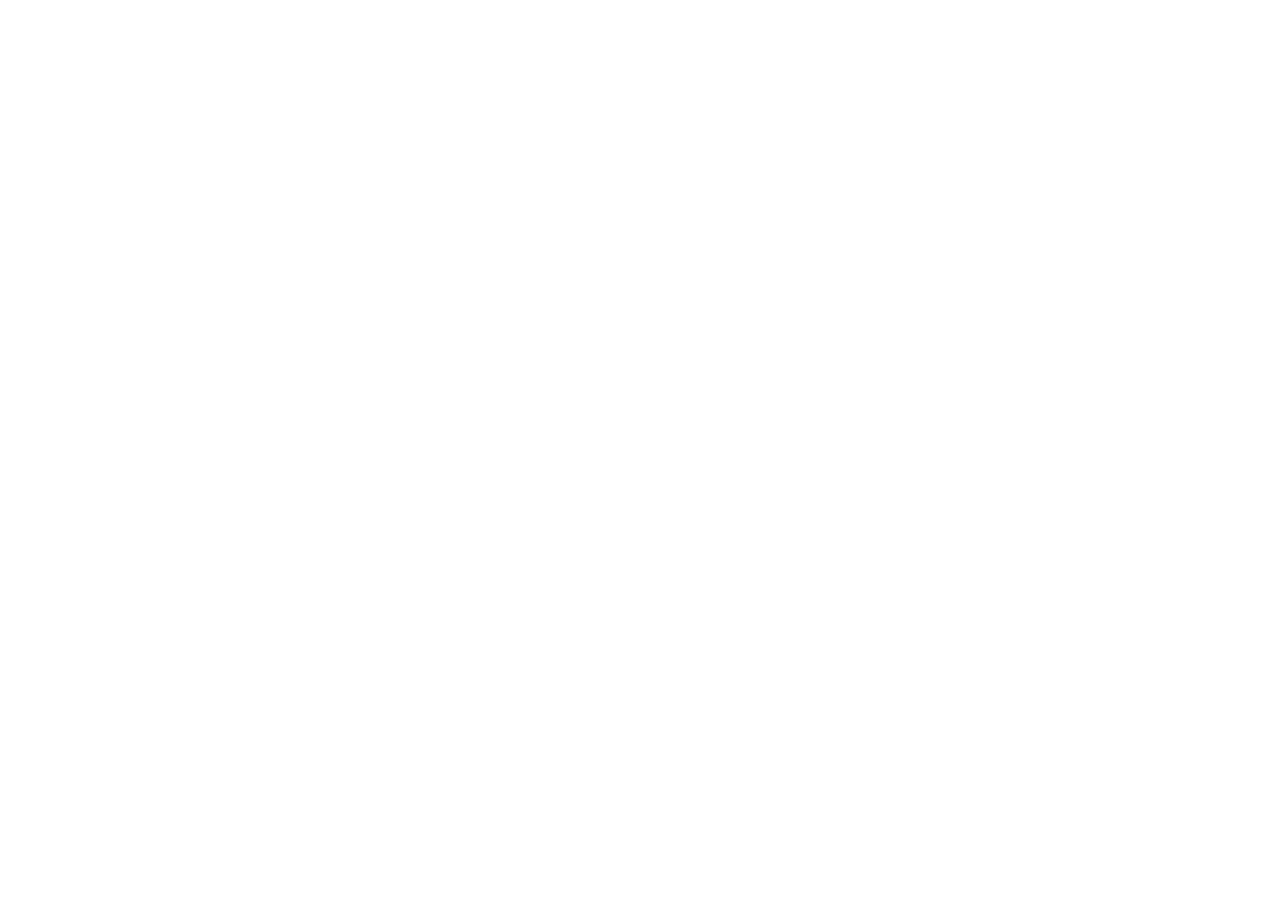
==== index.html @ 1b244e0b "init progect" ====
<!DOCTYPE html>
<html lang="en">
<head>
    <meta charset="UTF-8">
    <meta http-equiv="X-UA-Compatible" content="IE=edge">
    <meta name="viewport" content="width=device-width, initial-scale=1.0">
    <title>Document</title>
</head>
<body>
    
</body>
</html>
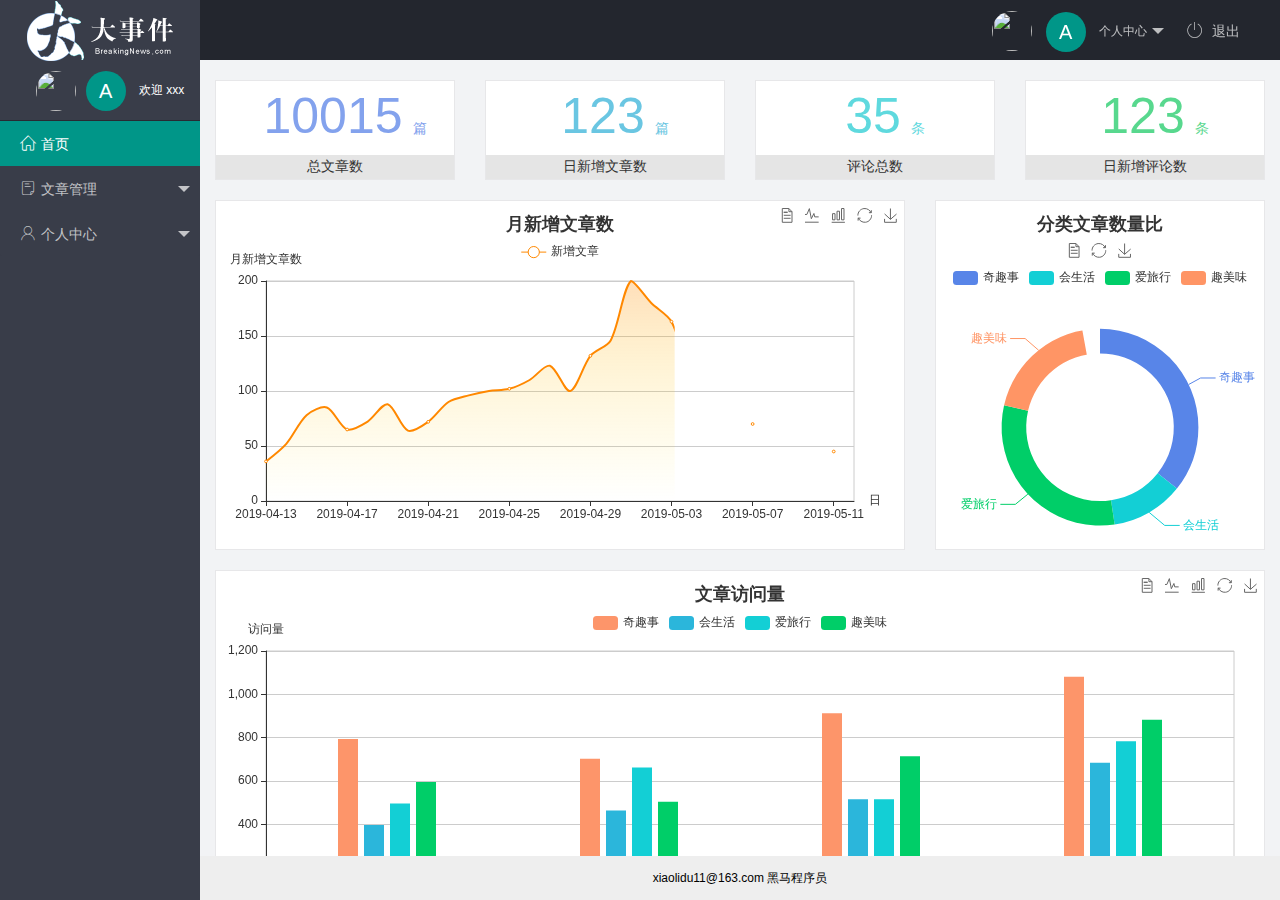
==== commit 930fdd9e: "测试" ====
--- a/index.html
+++ b/index.html
@@ -4,9 +4,91 @@
     <meta charset="UTF-8">
     <meta http-equiv="X-UA-Compatible" content="IE=edge">
     <meta name="viewport" content="width=device-width, initial-scale=1.0">
-    <title>Document</title>
+    <title>后台主页</title>
+    <!-- 导入layui样式表 -->
+    <link rel="stylesheet" href="./assets/lib/layui/css/layui.css">
+    <link rel="stylesheet" href="./assets/css/index.css">
+    <link rel="stylesheet" href="./assets/fonts/iconfont.css">
+   
 </head>
 <body>
-    
+    <div class="layui-layout layui-layout-admin">
+      <div class="layui-header">
+        <div class="layui-logo layui-hide-xs layui-bg-black">
+            <img src="./assets/images/logo.png" alt="">
+        </div>
+        <!-- 头部区域（可配合layui 已有的水平导航） -->
+        
+        <ul class="layui-nav layui-layout-right">
+          <li class="layui-nav-item layui-hide layui-show-md-inline-block">
+            <a href="javascript:;" class="userinfo">
+              <img src="//tva1.sinaimg.cn/crop.0.0.118.118.180/5db11ff4gw1e77d3nqrv8j203b03cweg.jpg" class="layui-nav-img">
+              <span class="text-avatar">A</span>
+              个人中心
+            </a>
+            <dl class="layui-nav-child">
+              <dd><a href="">基本资料</a></dd>
+              <dd><a href="">更换头像</a></dd>
+              <dd><a href="">重置密码</a></dd>
+            </dl>
+          </li>
+          <li class="layui-nav-item" lay-header-event="menuRight" lay-unselect>
+            <a href="javascript:;" id="btnLogout">
+                <span class="iconfont icon-tuichu
+                "></span>
+                退出
+            </a>
+          </li>
+        </ul>
+      </div>
+      
+      <div class="layui-side layui-bg-black">
+        <div class="layui-side-scroll">
+            <div class="userinfo">
+                <img src="//tva1.sinaimg.cn/crop.0.0.118.118.180/5db11ff4gw1e77d3nqrv8j203b03cweg.jpg" class="layui-nav-img"><span class="text-avatar">A</span>
+                <span id="welcome">欢迎 xxx</span>
+              </div>
+          <!-- 左侧导航区域（可配合layui已有的垂直导航） -->
+          <ul class="layui-nav layui-nav-tree" lay-filter="test" lay-shrink="all">
+            <li class="layui-nav-item layui-this"><a href="./home/dashboard.html" target="fm"><span class="iconfont icon-home"></span>首页</a></li>
+            <li class="layui-nav-item">
+              <a class="" href="javascript:;"><span class="iconfont icon-16"></span>文章管理</a>
+              <dl class="layui-nav-child">
+                <dd><a href="javascript:;"><i class="layui-icon layui-icon-app"></i>文章类别</a></dd>
+                <dd><a href="javascript:;"><i class="layui-icon layui-icon-app"></i>文章列表</a></dd>
+                <dd><a href="javascript:;"><i class="layui-icon layui-icon-app"></i>发布文章</a></dd>
+              </dl>
+            </li>
+            <li class="layui-nav-item">
+              <a href="javascript:;"><span class="iconfont icon-user"></span>个人中心</a>
+              <dl class="layui-nav-child">
+                <dd><a href="javascript:;"><i class="layui-icon layui-icon-app"></i>基本资料</a></dd>
+                <dd><a href="javascript:;"><i class="layui-icon layui-icon-app"></i>更换资料</a></dd>
+                <dd><a href="javascript:;"><i class="layui-icon layui-icon-app"></i>修改密码</a></dd>
+              </dl>
+            </li>
+            
+            
+          </ul>
+        </div>
+      </div>
+      
+      <div class="layui-body">
+        <!-- 内容主体区域 -->
+        <iframe name="fm" src="./home/dashboard.html" frameborder="0"></iframe>
+      </div>
+      
+      <div class="layui-footer">
+        <!-- 底部固定区域 -->
+        xiaolidu11@163.com 黑马程序员
+      </div>
+    </div>
+    <script src="./assets/lib/layui/layui.all.js"></script>
+    <!-- 导入jquery -->
+    <script src="./assets/lib/jquery.js"></script>
+    <!-- 导入自己封装的baseapi -->
+    <script src="./assets/js/baseApi.js"></script>
+    <!-- 导入自己的js文件 -->
+    <script src="./assets/js/index.js"></script>
 </body>
 </html>--- a/assets/lib/layui/css/layui.css
+++ b/assets/lib/layui/css/layui.css
@@ -0,0 +1,2 @@
+/** layui-v2.5.5 MIT License By https://www.layui.com */
+ .layui-inline,img{display:inline-block;vertical-align:middle}h1,h2,h3,h4,h5,h6{font-weight:400}.layui-edge,.layui-header,.layui-inline,.layui-main{position:relative}.layui-body,.layui-edge,.layui-elip{overflow:hidden}.layui-btn,.layui-edge,.layui-inline,img{vertical-align:middle}.layui-btn,.layui-disabled,.layui-icon,.layui-unselect{-moz-user-select:none;-webkit-user-select:none;-ms-user-select:none}.layui-elip,.layui-form-checkbox span,.layui-form-pane .layui-form-label{text-overflow:ellipsis;white-space:nowrap}.layui-breadcrumb,.layui-tree-btnGroup{visibility:hidden}blockquote,body,button,dd,div,dl,dt,form,h1,h2,h3,h4,h5,h6,input,li,ol,p,pre,td,textarea,th,ul{margin:0;padding:0;-webkit-tap-highlight-color:rgba(0,0,0,0)}a:active,a:hover{outline:0}img{border:none}li{list-style:none}table{border-collapse:collapse;border-spacing:0}h4,h5,h6{font-size:100%}button,input,optgroup,option,select,textarea{font-family:inherit;font-size:inherit;font-style:inherit;font-weight:inherit;outline:0}pre{white-space:pre-wrap;white-space:-moz-pre-wrap;white-space:-pre-wrap;white-space:-o-pre-wrap;word-wrap:break-word}body{line-height:24px;font:14px Helvetica Neue,Helvetica,PingFang SC,Tahoma,Arial,sans-serif}hr{height:1px;margin:10px 0;border:0;clear:both}a{color:#333;text-decoration:none}a:hover{color:#777}a cite{font-style:normal;*cursor:pointer}.layui-border-box,.layui-border-box *{box-sizing:border-box}.layui-box,.layui-box *{box-sizing:content-box}.layui-clear{clear:both;*zoom:1}.layui-clear:after{content:'\20';clear:both;*zoom:1;display:block;height:0}.layui-inline{*display:inline;*zoom:1}.layui-edge{display:inline-block;width:0;height:0;border-width:6px;border-style:dashed;border-color:transparent}.layui-edge-top{top:-4px;border-bottom-color:#999;border-bottom-style:solid}.layui-edge-right{border-left-color:#999;border-left-style:solid}.layui-edge-bottom{top:2px;border-top-color:#999;border-top-style:solid}.layui-edge-left{border-right-color:#999;border-right-style:solid}.layui-disabled,.layui-disabled:hover{color:#d2d2d2!important;cursor:not-allowed!important}.layui-circle{border-radius:100%}.layui-show{display:block!important}.layui-hide{display:none!important}@font-face{font-family:layui-icon;src:url(../font/iconfont.eot?v=250);src:url(../font/iconfont.eot?v=250#iefix) format('embedded-opentype'),url(../font/iconfont.woff2?v=250) format('woff2'),url(../font/iconfont.woff?v=250) format('woff'),url(../font/iconfont.ttf?v=250) format('truetype'),url(../font/iconfont.svg?v=250#layui-icon) format('svg')}.layui-icon{font-family:layui-icon!important;font-size:16px;font-style:normal;-webkit-font-smoothing:antialiased;-moz-osx-font-smoothing:grayscale}.layui-icon-reply-fill:before{content:"\e611"}.layui-icon-set-fill:before{content:"\e614"}.layui-icon-menu-fill:before{content:"\e60f"}.layui-icon-search:before{content:"\e615"}.layui-icon-share:before{content:"\e641"}.layui-icon-set-sm:before{content:"\e620"}.layui-icon-engine:before{content:"\e628"}.layui-icon-close:before{content:"\1006"}.layui-icon-close-fill:before{content:"\1007"}.layui-icon-chart-screen:before{content:"\e629"}.layui-icon-star:before{content:"\e600"}.layui-icon-circle-dot:before{content:"\e617"}.layui-icon-chat:before{content:"\e606"}.layui-icon-release:before{content:"\e609"}.layui-icon-list:before{content:"\e60a"}.layui-icon-chart:before{content:"\e62c"}.layui-icon-ok-circle:before{content:"\1005"}.layui-icon-layim-theme:before{content:"\e61b"}.layui-icon-table:before{content:"\e62d"}.layui-icon-right:before{content:"\e602"}.layui-icon-left:before{content:"\e603"}.layui-icon-cart-simple:before{content:"\e698"}.layui-icon-face-cry:before{content:"\e69c"}.layui-icon-face-smile:before{content:"\e6af"}.layui-icon-survey:before{content:"\e6b2"}.layui-icon-tree:before{content:"\e62e"}.layui-icon-upload-circle:before{content:"\e62f"}.layui-icon-add-circle:before{content:"\e61f"}.layui-icon-download-circle:before{content:"\e601"}.layui-icon-templeate-1:before{content:"\e630"}.layui-icon-util:before{content:"\e631"}.layui-icon-face-surprised:before{content:"\e664"}.layui-icon-edit:before{content:"\e642"}.layui-icon-speaker:before{content:"\e645"}.layui-icon-down:before{content:"\e61a"}.layui-icon-file:before{content:"\e621"}.layui-icon-layouts:before{content:"\e632"}.layui-icon-rate-half:before{content:"\e6c9"}.layui-icon-add-circle-fine:before{content:"\e608"}.layui-icon-prev-circle:before{content:"\e633"}.layui-icon-read:before{content:"\e705"}.layui-icon-404:before{content:"\e61c"}.layui-icon-carousel:before{content:"\e634"}.layui-icon-help:before{content:"\e607"}.layui-icon-code-circle:before{content:"\e635"}.layui-icon-water:before{content:"\e636"}.layui-icon-username:before{content:"\e66f"}.layui-icon-find-fill:before{content:"\e670"}.layui-icon-about:before{content:"\e60b"}.layui-icon-location:before{content:"\e715"}.layui-icon-up:before{content:"\e619"}.layui-icon-pause:before{content:"\e651"}.layui-icon-date:before{content:"\e637"}.layui-icon-layim-uploadfile:before{content:"\e61d"}.layui-icon-delete:before{content:"\e640"}.layui-icon-play:before{content:"\e652"}.layui-icon-top:before{content:"\e604"}.layui-icon-friends:before{content:"\e612"}.layui-icon-refresh-3:before{content:"\e9aa"}.layui-icon-ok:before{content:"\e605"}.layui-icon-layer:before{content:"\e638"}.layui-icon-face-smile-fine:before{content:"\e60c"}.layui-icon-dollar:before{content:"\e659"}.layui-icon-group:before{content:"\e613"}.layui-icon-layim-download:before{content:"\e61e"}.layui-icon-picture-fine:before{content:"\e60d"}.layui-icon-link:before{content:"\e64c"}.layui-icon-diamond:before{content:"\e735"}.layui-icon-log:before{content:"\e60e"}.layui-icon-rate-solid:before{content:"\e67a"}.layui-icon-fonts-del:before{content:"\e64f"}.layui-icon-unlink:before{content:"\e64d"}.layui-icon-fonts-clear:before{content:"\e639"}.layui-icon-triangle-r:before{content:"\e623"}.layui-icon-circle:before{content:"\e63f"}.layui-icon-radio:before{content:"\e643"}.layui-icon-align-center:before{content:"\e647"}.layui-icon-align-right:before{content:"\e648"}.layui-icon-align-left:before{content:"\e649"}.layui-icon-loading-1:before{content:"\e63e"}.layui-icon-return:before{content:"\e65c"}.layui-icon-fonts-strong:before{content:"\e62b"}.layui-icon-upload:before{content:"\e67c"}.layui-icon-dialogue:before{content:"\e63a"}.layui-icon-video:before{content:"\e6ed"}.layui-icon-headset:before{content:"\e6fc"}.layui-icon-cellphone-fine:before{content:"\e63b"}.layui-icon-add-1:before{content:"\e654"}.layui-icon-face-smile-b:before{content:"\e650"}.layui-icon-fonts-html:before{content:"\e64b"}.layui-icon-form:before{content:"\e63c"}.layui-icon-cart:before{content:"\e657"}.layui-icon-camera-fill:before{content:"\e65d"}.layui-icon-tabs:before{content:"\e62a"}.layui-icon-fonts-code:before{content:"\e64e"}.layui-icon-fire:before{content:"\e756"}.layui-icon-set:before{content:"\e716"}.layui-icon-fonts-u:before{content:"\e646"}.layui-icon-triangle-d:before{content:"\e625"}.layui-icon-tips:before{content:"\e702"}.layui-icon-picture:before{content:"\e64a"}.layui-icon-more-vertical:before{content:"\e671"}.layui-icon-flag:before{content:"\e66c"}.layui-icon-loading:before{content:"\e63d"}.layui-icon-fonts-i:before{content:"\e644"}.layui-icon-refresh-1:before{content:"\e666"}.layui-icon-rmb:before{content:"\e65e"}.layui-icon-home:before{content:"\e68e"}.layui-icon-user:before{content:"\e770"}.layui-icon-notice:before{content:"\e667"}.layui-icon-login-weibo:before{content:"\e675"}.layui-icon-voice:before{content:"\e688"}.layui-icon-upload-drag:before{content:"\e681"}.layui-icon-login-qq:before{content:"\e676"}.layui-icon-snowflake:before{content:"\e6b1"}.layui-icon-file-b:before{content:"\e655"}.layui-icon-template:before{content:"\e663"}.layui-icon-auz:before{content:"\e672"}.layui-icon-console:before{content:"\e665"}.layui-icon-app:before{content:"\e653"}.layui-icon-prev:before{content:"\e65a"}.layui-icon-website:before{content:"\e7ae"}.layui-icon-next:before{content:"\e65b"}.layui-icon-component:before{content:"\e857"}.layui-icon-more:before{content:"\e65f"}.layui-icon-login-wechat:before{content:"\e677"}.layui-icon-shrink-right:before{content:"\e668"}.layui-icon-spread-left:before{content:"\e66b"}.layui-icon-camera:before{content:"\e660"}.layui-icon-note:before{content:"\e66e"}.layui-icon-refresh:before{content:"\e669"}.layui-icon-female:before{content:"\e661"}.layui-icon-male:before{content:"\e662"}.layui-icon-password:before{content:"\e673"}.layui-icon-senior:before{content:"\e674"}.layui-icon-theme:before{content:"\e66a"}.layui-icon-tread:before{content:"\e6c5"}.layui-icon-praise:before{content:"\e6c6"}.layui-icon-star-fill:before{content:"\e658"}.layui-icon-rate:before{content:"\e67b"}.layui-icon-template-1:before{content:"\e656"}.layui-icon-vercode:before{content:"\e679"}.layui-icon-cellphone:before{content:"\e678"}.layui-icon-screen-full:before{content:"\e622"}.layui-icon-screen-restore:before{content:"\e758"}.layui-icon-cols:before{content:"\e610"}.layui-icon-export:before{content:"\e67d"}.layui-icon-print:before{content:"\e66d"}.layui-icon-slider:before{content:"\e714"}.layui-icon-addition:before{content:"\e624"}.layui-icon-subtraction:before{content:"\e67e"}.layui-icon-service:before{content:"\e626"}.layui-icon-transfer:before{content:"\e691"}.layui-main{width:1140px;margin:0 auto}.layui-header{z-index:1000;height:60px}.layui-header a:hover{transition:all .5s;-webkit-transition:all .5s}.layui-side{position:fixed;left:0;top:0;bottom:0;z-index:999;width:200px;overflow-x:hidden}.layui-side-scroll{position:relative;width:220px;height:100%;overflow-x:hidden}.layui-body{position:absolute;left:200px;right:0;top:0;bottom:0;z-index:998;width:auto;overflow-y:auto;box-sizing:border-box}.layui-layout-body{overflow:hidden}.layui-layout-admin .layui-header{background-color:#23262E}.layui-layout-admin .layui-side{top:60px;width:200px;overflow-x:hidden}.layui-layout-admin .layui-body{position:fixed;top:60px;bottom:44px}.layui-layout-admin .layui-main{width:auto;margin:0 15px}.layui-layout-admin .layui-footer{position:fixed;left:200px;right:0;bottom:0;height:44px;line-height:44px;padding:0 15px;background-color:#eee}.layui-layout-admin .layui-logo{position:absolute;left:0;top:0;width:200px;height:100%;line-height:60px;text-align:center;color:#009688;font-size:16px}.layui-layout-admin .layui-header .layui-nav{background:0 0}.layui-layout-left{position:absolute!important;left:200px;top:0}.layui-layout-right{position:absolute!important;right:0;top:0}.layui-container{position:relative;margin:0 auto;padding:0 15px;box-sizing:border-box}.layui-fluid{position:relative;margin:0 auto;padding:0 15px}.layui-row:after,.layui-row:before{content:'';display:block;clear:both}.layui-col-lg1,.layui-col-lg10,.layui-col-lg11,.layui-col-lg12,.layui-col-lg2,.layui-col-lg3,.layui-col-lg4,.layui-col-lg5,.layui-col-lg6,.layui-col-lg7,.layui-col-lg8,.layui-col-lg9,.layui-col-md1,.layui-col-md10,.layui-col-md11,.layui-col-md12,.layui-col-md2,.layui-col-md3,.layui-col-md4,.layui-col-md5,.layui-col-md6,.layui-col-md7,.layui-col-md8,.layui-col-md9,.layui-col-sm1,.layui-col-sm10,.layui-col-sm11,.layui-col-sm12,.layui-col-sm2,.layui-col-sm3,.layui-col-sm4,.layui-col-sm5,.layui-col-sm6,.layui-col-sm7,.layui-col-sm8,.layui-col-sm9,.layui-col-xs1,.layui-col-xs10,.layui-col-xs11,.layui-col-xs12,.layui-col-xs2,.layui-col-xs3,.layui-col-xs4,.layui-col-xs5,.layui-col-xs6,.layui-col-xs7,.layui-col-xs8,.layui-col-xs9{position:relative;display:block;box-sizing:border-box}.layui-col-xs1,.layui-col-xs10,.layui-col-xs11,.layui-col-xs12,.layui-col-xs2,.layui-col-xs3,.layui-col-xs4,.layui-col-xs5,.layui-col-xs6,.layui-col-xs7,.layui-col-xs8,.layui-col-xs9{float:left}.layui-col-xs1{width:8.33333333%}.layui-col-xs2{width:16.66666667%}.layui-col-xs3{width:25%}.layui-col-xs4{width:33.33333333%}.layui-col-xs5{width:41.66666667%}.layui-col-xs6{width:50%}.layui-col-xs7{width:58.33333333%}.layui-col-xs8{width:66.66666667%}.layui-col-xs9{width:75%}.layui-col-xs10{width:83.33333333%}.layui-col-xs11{width:91.66666667%}.layui-col-xs12{width:100%}.layui-col-xs-offset1{margin-left:8.33333333%}.layui-col-xs-offset2{margin-left:16.66666667%}.layui-col-xs-offset3{margin-left:25%}.layui-col-xs-offset4{margin-left:33.33333333%}.layui-col-xs-offset5{margin-left:41.66666667%}.layui-col-xs-offset6{margin-left:50%}.layui-col-xs-offset7{margin-left:58.33333333%}.layui-col-xs-offset8{margin-left:66.66666667%}.layui-col-xs-offset9{margin-left:75%}.layui-col-xs-offset10{margin-left:83.33333333%}.layui-col-xs-offset11{margin-left:91.66666667%}.layui-col-xs-offset12{margin-left:100%}@media screen and (max-width:768px){.layui-hide-xs{display:none!important}.layui-show-xs-block{display:block!important}.layui-show-xs-inline{display:inline!important}.layui-show-xs-inline-block{display:inline-block!important}}@media screen and (min-width:768px){.layui-container{width:750px}.layui-hide-sm{display:none!important}.layui-show-sm-block{display:block!important}.layui-show-sm-inline{display:inline!important}.layui-show-sm-inline-block{display:inline-block!important}.layui-col-sm1,.layui-col-sm10,.layui-col-sm11,.layui-col-sm12,.layui-col-sm2,.layui-col-sm3,.layui-col-sm4,.layui-col-sm5,.layui-col-sm6,.layui-col-sm7,.layui-col-sm8,.layui-col-sm9{float:left}.layui-col-sm1{width:8.33333333%}.layui-col-sm2{width:16.66666667%}.layui-col-sm3{width:25%}.layui-col-sm4{width:33.33333333%}.layui-col-sm5{width:41.66666667%}.layui-col-sm6{width:50%}.layui-col-sm7{width:58.33333333%}.layui-col-sm8{width:66.66666667%}.layui-col-sm9{width:75%}.layui-col-sm10{width:83.33333333%}.layui-col-sm11{width:91.66666667%}.layui-col-sm12{width:100%}.layui-col-sm-offset1{margin-left:8.33333333%}.layui-col-sm-offset2{margin-left:16.66666667%}.layui-col-sm-offset3{margin-left:25%}.layui-col-sm-offset4{margin-left:33.33333333%}.layui-col-sm-offset5{margin-left:41.66666667%}.layui-col-sm-offset6{margin-left:50%}.layui-col-sm-offset7{margin-left:58.33333333%}.layui-col-sm-offset8{margin-left:66.66666667%}.layui-col-sm-offset9{margin-left:75%}.layui-col-sm-offset10{margin-left:83.33333333%}.layui-col-sm-offset11{margin-left:91.66666667%}.layui-col-sm-offset12{margin-left:100%}}@media screen and (min-width:992px){.layui-container{width:970px}.layui-hide-md{display:none!important}.layui-show-md-block{display:block!important}.layui-show-md-inline{display:inline!important}.layui-show-md-inline-block{display:inline-block!important}.layui-col-md1,.layui-col-md10,.layui-col-md11,.layui-col-md12,.layui-col-md2,.layui-col-md3,.layui-col-md4,.layui-col-md5,.layui-col-md6,.layui-col-md7,.layui-col-md8,.layui-col-md9{float:left}.layui-col-md1{width:8.33333333%}.layui-col-md2{width:16.66666667%}.layui-col-md3{width:25%}.layui-col-md4{width:33.33333333%}.layui-col-md5{width:41.66666667%}.layui-col-md6{width:50%}.layui-col-md7{width:58.33333333%}.layui-col-md8{width:66.66666667%}.layui-col-md9{width:75%}.layui-col-md10{width:83.33333333%}.layui-col-md11{width:91.66666667%}.layui-col-md12{width:100%}.layui-col-md-offset1{margin-left:8.33333333%}.layui-col-md-offset2{margin-left:16.66666667%}.layui-col-md-offset3{margin-left:25%}.layui-col-md-offset4{margin-left:33.33333333%}.layui-col-md-offset5{margin-left:41.66666667%}.layui-col-md-offset6{margin-left:50%}.layui-col-md-offset7{margin-left:58.33333333%}.layui-col-md-offset8{margin-left:66.66666667%}.layui-col-md-offset9{margin-left:75%}.layui-col-md-offset10{margin-left:83.33333333%}.layui-col-md-offset11{margin-left:91.66666667%}.layui-col-md-offset12{margin-left:100%}}@media screen and (min-width:1200px){.layui-container{width:1170px}.layui-hide-lg{display:none!important}.layui-show-lg-block{display:block!important}.layui-show-lg-inline{display:inline!important}.layui-show-lg-inline-block{display:inline-block!important}.layui-col-lg1,.layui-col-lg10,.layui-col-lg11,.layui-col-lg12,.layui-col-lg2,.layui-col-lg3,.layui-col-lg4,.layui-col-lg5,.layui-col-lg6,.layui-col-lg7,.layui-col-lg8,.layui-col-lg9{float:left}.layui-col-lg1{width:8.33333333%}.layui-col-lg2{width:16.66666667%}.layui-col-lg3{width:25%}.layui-col-lg4{width:33.33333333%}.layui-col-lg5{width:41.66666667%}.layui-col-lg6{width:50%}.layui-col-lg7{width:58.33333333%}.layui-col-lg8{width:66.66666667%}.layui-col-lg9{width:75%}.layui-col-lg10{width:83.33333333%}.layui-col-lg11{width:91.66666667%}.layui-col-lg12{width:100%}.layui-col-lg-offset1{margin-left:8.33333333%}.layui-col-lg-offset2{margin-left:16.66666667%}.layui-col-lg-offset3{margin-left:25%}.layui-col-lg-offset4{margin-left:33.33333333%}.layui-col-lg-offset5{margin-left:41.66666667%}.layui-col-lg-offset6{margin-left:50%}.layui-col-lg-offset7{margin-left:58.33333333%}.layui-col-lg-offset8{margin-left:66.66666667%}.layui-col-lg-offset9{margin-left:75%}.layui-col-lg-offset10{margin-left:83.33333333%}.layui-col-lg-offset11{margin-left:91.66666667%}.layui-col-lg-offset12{margin-left:100%}}.layui-col-space1{margin:-.5px}.layui-col-space1>*{padding:.5px}.layui-col-space3{margin:-1.5px}.layui-col-space3>*{padding:1.5px}.layui-col-space5{margin:-2.5px}.layui-col-space5>*{padding:2.5px}.layui-col-space8{margin:-3.5px}.layui-col-space8>*{padding:3.5px}.layui-col-space10{margin:-5px}.layui-col-space10>*{padding:5px}.layui-col-space12{margin:-6px}.layui-col-space12>*{padding:6px}.layui-col-space15{margin:-7.5px}.layui-col-space15>*{padding:7.5px}.layui-col-space18{margin:-9px}.layui-col-space18>*{padding:9px}.layui-col-space20{margin:-10px}.layui-col-space20>*{padding:10px}.layui-col-space22{margin:-11px}.layui-col-space22>*{padding:11px}.layui-col-space25{margin:-12.5px}.layui-col-space25>*{padding:12.5px}.layui-col-space30{margin:-15px}.layui-col-space30>*{padding:15px}.layui-btn,.layui-input,.layui-select,.layui-textarea,.layui-upload-button{outline:0;-webkit-appearance:none;transition:all .3s;-webkit-transition:all .3s;box-sizing:border-box}.layui-elem-quote{margin-bottom:10px;padding:15px;line-height:22px;border-left:5px solid #009688;border-radius:0 2px 2px 0;background-color:#f2f2f2}.layui-quote-nm{border-style:solid;border-width:1px 1px 1px 5px;background:0 0}.layui-elem-field{margin-bottom:10px;padding:0;border-width:1px;border-style:solid}.layui-elem-field legend{margin-left:20px;padding:0 10px;font-size:20px;font-weight:300}.layui-field-title{margin:10px 0 20px;border-width:1px 0 0}.layui-field-box{padding:10px 15px}.layui-field-title .layui-field-box{padding:10px 0}.layui-progress{position:relative;height:6px;border-radius:20px;background-color:#e2e2e2}.layui-progress-bar{position:absolute;left:0;top:0;width:0;max-width:100%;height:6px;border-radius:20px;text-align:right;background-color:#5FB878;transition:all .3s;-webkit-transition:all .3s}.layui-progress-big,.layui-progress-big .layui-progress-bar{height:18px;line-height:18px}.layui-progress-text{position:relative;top:-20px;line-height:18px;font-size:12px;color:#666}.layui-progress-big .layui-progress-text{position:static;padding:0 10px;color:#fff}.layui-collapse{border-width:1px;border-style:solid;border-radius:2px}.layui-colla-content,.layui-colla-item{border-top-width:1px;border-top-style:solid}.layui-colla-item:first-child{border-top:none}.layui-colla-title{position:relative;height:42px;line-height:42px;padding:0 15px 0 35px;color:#333;background-color:#f2f2f2;cursor:pointer;font-size:14px;overflow:hidden}.layui-colla-content{display:none;padding:10px 15px;line-height:22px;color:#666}.layui-colla-icon{position:absolute;left:15px;top:0;font-size:14px}.layui-card{margin-bottom:15px;border-radius:2px;background-color:#fff;box-shadow:0 1px 2px 0 rgba(0,0,0,.05)}.layui-card:last-child{margin-bottom:0}.layui-card-header{position:relative;height:42px;line-height:42px;padding:0 15px;border-bottom:1px solid #f6f6f6;color:#333;border-radius:2px 2px 0 0;font-size:14px}.layui-bg-black,.layui-bg-blue,.layui-bg-cyan,.layui-bg-green,.layui-bg-orange,.layui-bg-red{color:#fff!important}.layui-card-body{position:relative;padding:10px 15px;line-height:24px}.layui-card-body[pad15]{padding:15px}.layui-card-body[pad20]{padding:20px}.layui-card-body .layui-table{margin:5px 0}.layui-card .layui-tab{margin:0}.layui-panel-window{position:relative;padding:15px;border-radius:0;border-top:5px solid #E6E6E6;background-color:#fff}.layui-auxiliar-moving{position:fixed;left:0;right:0;top:0;bottom:0;width:100%;height:100%;background:0 0;z-index:9999999999}.layui-form-label,.layui-form-mid,.layui-form-select,.layui-input-block,.layui-input-inline,.layui-textarea{position:relative}.layui-bg-red{background-color:#FF5722!important}.layui-bg-orange{background-color:#FFB800!important}.layui-bg-green{background-color:#009688!important}.layui-bg-cyan{background-color:#2F4056!important}.layui-bg-blue{background-color:#1E9FFF!important}.layui-bg-black{background-color:#393D49!important}.layui-bg-gray{background-color:#eee!important;color:#666!important}.layui-badge-rim,.layui-colla-content,.layui-colla-item,.layui-collapse,.layui-elem-field,.layui-form-pane .layui-form-item[pane],.layui-form-pane .layui-form-label,.layui-input,.layui-layedit,.layui-layedit-tool,.layui-quote-nm,.layui-select,.layui-tab-bar,.layui-tab-card,.layui-tab-title,.layui-tab-title .layui-this:after,.layui-textarea{border-color:#e6e6e6}.layui-timeline-item:before,hr{background-color:#e6e6e6}.layui-text{line-height:22px;font-size:14px;color:#666}.layui-text h1,.layui-text h2,.layui-text h3{font-weight:500;color:#333}.layui-text h1{font-size:30px}.layui-text h2{font-size:24px}.layui-text h3{font-size:18px}.layui-text a:not(.layui-btn){color:#01AAED}.layui-text a:not(.layui-btn):hover{text-decoration:underline}.layui-text ul{padding:5px 0 5px 15px}.layui-text ul li{margin-top:5px;list-style-type:disc}.layui-text em,.layui-word-aux{color:#999!important;padding:0 5px!important}.layui-btn{display:inline-block;height:38px;line-height:38px;padding:0 18px;background-color:#009688;color:#fff;white-space:nowrap;text-align:center;font-size:14px;border:none;border-radius:2px;cursor:pointer}.layui-btn:hover{opacity:.8;filter:alpha(opacity=80);color:#fff}.layui-btn:active{opacity:1;filter:alpha(opacity=100)}.layui-btn+.layui-btn{margin-left:10px}.layui-btn-container{font-size:0}.layui-btn-container .layui-btn{margin-right:10px;margin-bottom:10px}.layui-btn-container .layui-btn+.layui-btn{margin-left:0}.layui-table .layui-btn-container .layui-btn{margin-bottom:9px}.layui-btn-radius{border-radius:100px}.layui-btn .layui-icon{margin-right:3px;font-size:18px;vertical-align:bottom;vertical-align:middle\9}.layui-btn-primary{border:1px solid #C9C9C9;background-color:#fff;color:#555}.layui-btn-primary:hover{border-color:#009688;color:#333}.layui-btn-normal{background-color:#1E9FFF}.layui-btn-warm{background-color:#FFB800}.layui-btn-danger{background-color:#FF5722}.layui-btn-checked{background-color:#5FB878}.layui-btn-disabled,.layui-btn-disabled:active,.layui-btn-disabled:hover{border:1px solid #e6e6e6;background-color:#FBFBFB;color:#C9C9C9;cursor:not-allowed;opacity:1}.layui-btn-lg{height:44px;line-height:44px;padding:0 25px;font-size:16px}.layui-btn-sm{height:30px;line-height:30px;padding:0 10px;font-size:12px}.layui-btn-sm i{font-size:16px!important}.layui-btn-xs{height:22px;line-height:22px;padding:0 5px;font-size:12px}.layui-btn-xs i{font-size:14px!important}.layui-btn-group{display:inline-block;vertical-align:middle;font-size:0}.layui-btn-group .layui-btn{margin-left:0!important;margin-right:0!important;border-left:1px solid rgba(255,255,255,.5);border-radius:0}.layui-btn-group .layui-btn-primary{border-left:none}.layui-btn-group .layui-btn-primary:hover{border-color:#C9C9C9;color:#009688}.layui-btn-group .layui-btn:first-child{border-left:none;border-radius:2px 0 0 2px}.layui-btn-group .layui-btn-primary:first-child{border-left:1px solid #c9c9c9}.layui-btn-group .layui-btn:last-child{border-radius:0 2px 2px 0}.layui-btn-group .layui-btn+.layui-btn{margin-left:0}.layui-btn-group+.layui-btn-group{margin-left:10px}.layui-btn-fluid{width:100%}.layui-input,.layui-select,.layui-textarea{height:38px;line-height:1.3;line-height:38px\9;border-width:1px;border-style:solid;background-color:#fff;border-radius:2px}.layui-input::-webkit-input-placeholder,.layui-select::-webkit-input-placeholder,.layui-textarea::-webkit-input-placeholder{line-height:1.3}.layui-input,.layui-textarea{display:block;width:100%;padding-left:10px}.layui-input:hover,.layui-textarea:hover{border-color:#D2D2D2!important}.layui-input:focus,.layui-textarea:focus{border-color:#C9C9C9!important}.layui-textarea{min-height:100px;height:auto;line-height:20px;padding:6px 10px;resize:vertical}.layui-select{padding:0 10px}.layui-form input[type=checkbox],.layui-form input[type=radio],.layui-form select{display:none}.layui-form [lay-ignore]{display:initial}.layui-form-item{margin-bottom:15px;clear:both;*zoom:1}.layui-form-item:after{content:'\20';clear:both;*zoom:1;display:block;height:0}.layui-form-label{float:left;display:block;padding:9px 15px;width:80px;font-weight:400;line-height:20px;text-align:right}.layui-form-label-col{display:block;float:none;padding:9px 0;line-height:20px;text-align:left}.layui-form-item .layui-inline{margin-bottom:5px;margin-right:10px}.layui-input-block{margin-left:110px;min-height:36px}.layui-input-inline{display:inline-block;vertical-align:middle}.layui-form-item .layui-input-inline{float:left;width:190px;margin-right:10px}.layui-form-text .layui-input-inline{width:auto}.layui-form-mid{float:left;display:block;padding:9px 0!important;line-height:20px;margin-right:10px}.layui-form-danger+.layui-form-select .layui-input,.layui-form-danger:focus{border-color:#FF5722!important}.layui-form-select .layui-input{padding-right:30px;cursor:pointer}.layui-form-select .layui-edge{position:absolute;right:10px;top:50%;margin-top:-3px;cursor:pointer;border-width:6px;border-top-color:#c2c2c2;border-top-style:solid;transition:all .3s;-webkit-transition:all .3s}.layui-form-select dl{display:none;position:absolute;left:0;top:42px;padding:5px 0;z-index:899;min-width:100%;border:1px solid #d2d2d2;max-height:300px;overflow-y:auto;background-color:#fff;border-radius:2px;box-shadow:0 2px 4px rgba(0,0,0,.12);box-sizing:border-box}.layui-form-select dl dd,.layui-form-select dl dt{padding:0 10px;line-height:36px;white-space:nowrap;overflow:hidden;text-overflow:ellipsis}.layui-form-select dl dt{font-size:12px;color:#999}.layui-form-select dl dd{cursor:pointer}.layui-form-select dl dd:hover{background-color:#f2f2f2;-webkit-transition:.5s all;transition:.5s all}.layui-form-select .layui-select-group dd{padding-left:20px}.layui-form-select dl dd.layui-select-tips{padding-left:10px!important;color:#999}.layui-form-select dl dd.layui-this{background-color:#5FB878;color:#fff}.layui-form-checkbox,.layui-form-select dl dd.layui-disabled{background-color:#fff}.layui-form-selected dl{display:block}.layui-form-checkbox,.layui-form-checkbox *,.layui-form-switch{display:inline-block;vertical-align:middle}.layui-form-selected .layui-edge{margin-top:-9px;-webkit-transform:rotate(180deg);transform:rotate(180deg);margin-top:-3px\9}:root .layui-form-selected .layui-edge{margin-top:-9px\0/IE9}.layui-form-selectup dl{top:auto;bottom:42px}.layui-select-none{margin:5px 0;text-align:center;color:#999}.layui-select-disabled .layui-disabled{border-color:#eee!important}.layui-select-disabled .layui-edge{border-top-color:#d2d2d2}.layui-form-checkbox{position:relative;height:30px;line-height:30px;margin-right:10px;padding-right:30px;cursor:pointer;font-size:0;-webkit-transition:.1s linear;transition:.1s linear;box-sizing:border-box}.layui-form-checkbox span{padding:0 10px;height:100%;font-size:14px;border-radius:2px 0 0 2px;background-color:#d2d2d2;color:#fff;overflow:hidden}.layui-form-checkbox:hover span{background-color:#c2c2c2}.layui-form-checkbox i{position:absolute;right:0;top:0;width:30px;height:28px;border:1px solid #d2d2d2;border-left:none;border-radius:0 2px 2px 0;color:#fff;font-size:20px;text-align:center}.layui-form-checkbox:hover i{border-color:#c2c2c2;color:#c2c2c2}.layui-form-checked,.layui-form-checked:hover{border-color:#5FB878}.layui-form-checked span,.layui-form-checked:hover span{background-color:#5FB878}.layui-form-checked i,.layui-form-checked:hover i{color:#5FB878}.layui-form-item .layui-form-checkbox{margin-top:4px}.layui-form-checkbox[lay-skin=primary]{height:auto!important;line-height:normal!important;min-width:18px;min-height:18px;border:none!important;margin-right:0;padding-left:28px;padding-right:0;background:0 0}.layui-form-checkbox[lay-skin=primary] span{padding-left:0;padding-right:15px;line-height:18px;background:0 0;color:#666}.layui-form-checkbox[lay-skin=primary] i{right:auto;left:0;width:16px;height:16px;line-height:16px;border:1px solid #d2d2d2;font-size:12px;border-radius:2px;background-color:#fff;-webkit-transition:.1s linear;transition:.1s linear}.layui-form-checkbox[lay-skin=primary]:hover i{border-color:#5FB878;color:#fff}.layui-form-checked[lay-skin=primary] i{border-color:#5FB878!important;background-color:#5FB878;color:#fff}.layui-checkbox-disbaled[lay-skin=primary] span{background:0 0!important;color:#c2c2c2}.layui-checkbox-disbaled[lay-skin=primary]:hover i{border-color:#d2d2d2}.layui-form-item .layui-form-checkbox[lay-skin=primary]{margin-top:10px}.layui-form-switch{position:relative;height:22px;line-height:22px;min-width:35px;padding:0 5px;margin-top:8px;border:1px solid #d2d2d2;border-radius:20px;cursor:pointer;background-color:#fff;-webkit-transition:.1s linear;transition:.1s linear}.layui-form-switch i{position:absolute;left:5px;top:3px;width:16px;height:16px;border-radius:20px;background-color:#d2d2d2;-webkit-transition:.1s linear;transition:.1s linear}.layui-form-switch em{position:relative;top:0;width:25px;margin-left:21px;padding:0!important;text-align:center!important;color:#999!important;font-style:normal!important;font-size:12px}.layui-form-onswitch{border-color:#5FB878;background-color:#5FB878}.layui-checkbox-disbaled,.layui-checkbox-disbaled i{border-color:#e2e2e2!important}.layui-form-onswitch i{left:100%;margin-left:-21px;background-color:#fff}.layui-form-onswitch em{margin-left:5px;margin-right:21px;color:#fff!important}.layui-checkbox-disbaled span{background-color:#e2e2e2!important}.layui-checkbox-disbaled:hover i{color:#fff!important}[lay-radio]{display:none}.layui-form-radio,.layui-form-radio *{display:inline-block;vertical-align:middle}.layui-form-radio{line-height:28px;margin:6px 10px 0 0;padding-right:10px;cursor:pointer;font-size:0}.layui-form-radio *{font-size:14px}.layui-form-radio>i{margin-right:8px;font-size:22px;color:#c2c2c2}.layui-form-radio>i:hover,.layui-form-radioed>i{color:#5FB878}.layui-radio-disbaled>i{color:#e2e2e2!important}.layui-form-pane .layui-form-label{width:110px;padding:8px 15px;height:38px;line-height:20px;border-width:1px;border-style:solid;border-radius:2px 0 0 2px;text-align:center;background-color:#FBFBFB;overflow:hidden;box-sizing:border-box}.layui-form-pane .layui-input-inline{margin-left:-1px}.layui-form-pane .layui-input-block{margin-left:110px;left:-1px}.layui-form-pane .layui-input{border-radius:0 2px 2px 0}.layui-form-pane .layui-form-text .layui-form-label{float:none;width:100%;border-radius:2px;box-sizing:border-box;text-align:left}.layui-form-pane .layui-form-text .layui-input-inline{display:block;margin:0;top:-1px;clear:both}.layui-form-pane .layui-form-text .layui-input-block{margin:0;left:0;top:-1px}.layui-form-pane .layui-form-text .layui-textarea{min-height:100px;border-radius:0 0 2px 2px}.layui-form-pane .layui-form-checkbox{margin:4px 0 4px 10px}.layui-form-pane .layui-form-radio,.layui-form-pane .layui-form-switch{margin-top:6px;margin-left:10px}.layui-form-pane .layui-form-item[pane]{position:relative;border-width:1px;border-style:solid}.layui-form-pane .layui-form-item[pane] .layui-form-label{position:absolute;left:0;top:0;height:100%;border-width:0 1px 0 0}.layui-form-pane .layui-form-item[pane] .layui-input-inline{margin-left:110px}@media screen and (max-width:450px){.layui-form-item .layui-form-label{text-overflow:ellipsis;overflow:hidden;white-space:nowrap}.layui-form-item .layui-inline{display:block;margin-right:0;margin-bottom:20px;clear:both}.layui-form-item .layui-inline:after{content:'\20';clear:both;display:block;height:0}.layui-form-item .layui-input-inline{display:block;float:none;left:-3px;width:auto;margin:0 0 10px 112px}.layui-form-item .layui-input-inline+.layui-form-mid{margin-left:110px;top:-5px;padding:0}.layui-form-item .layui-form-checkbox{margin-right:5px;margin-bottom:5px}}.layui-layedit{border-width:1px;border-style:solid;border-radius:2px}.layui-layedit-tool{padding:3px 5px;border-bottom-width:1px;border-bottom-style:solid;font-size:0}.layedit-tool-fixed{position:fixed;top:0;border-top:1px solid #e2e2e2}.layui-layedit-tool .layedit-tool-mid,.layui-layedit-tool .layui-icon{display:inline-block;vertical-align:middle;text-align:center;font-size:14px}.layui-layedit-tool .layui-icon{position:relative;width:32px;height:30px;line-height:30px;margin:3px 5px;color:#777;cursor:pointer;border-radius:2px}.layui-layedit-tool .layui-icon:hover{color:#393D49}.layui-layedit-tool .layui-icon:active{color:#000}.layui-layedit-tool .layedit-tool-active{background-color:#e2e2e2;color:#000}.layui-layedit-tool .layui-disabled,.layui-layedit-tool .layui-disabled:hover{color:#d2d2d2;cursor:not-allowed}.layui-layedit-tool .layedit-tool-mid{width:1px;height:18px;margin:0 10px;background-color:#d2d2d2}.layedit-tool-html{width:50px!important;font-size:30px!important}.layedit-tool-b,.layedit-tool-code,.layedit-tool-help{font-size:16px!important}.layedit-tool-d,.layedit-tool-face,.layedit-tool-image,.layedit-tool-unlink{font-size:18px!important}.layedit-tool-image input{position:absolute;font-size:0;left:0;top:0;width:100%;height:100%;opacity:.01;filter:Alpha(opacity=1);cursor:pointer}.layui-layedit-iframe iframe{display:block;width:100%}#LAY_layedit_code{overflow:hidden}.layui-laypage{display:inline-block;*display:inline;*zoom:1;vertical-align:middle;margin:10px 0;font-size:0}.layui-laypage>a:first-child,.layui-laypage>a:first-child em{border-radius:2px 0 0 2px}.layui-laypage>a:last-child,.layui-laypage>a:last-child em{border-radius:0 2px 2px 0}.layui-laypage>:first-child{margin-left:0!important}.layui-laypage>:last-child{margin-right:0!important}.layui-laypage a,.layui-laypage button,.layui-laypage input,.layui-laypage select,.layui-laypage span{border:1px solid #e2e2e2}.layui-laypage a,.layui-laypage span{display:inline-block;*display:inline;*zoom:1;vertical-align:middle;padding:0 15px;height:28px;line-height:28px;margin:0 -1px 5px 0;background-color:#fff;color:#333;font-size:12px}.layui-flow-more a *,.layui-laypage input,.layui-table-view select[lay-ignore]{display:inline-block}.layui-laypage a:hover{color:#009688}.layui-laypage em{font-style:normal}.layui-laypage .layui-laypage-spr{color:#999;font-weight:700}.layui-laypage a{text-decoration:none}.layui-laypage .layui-laypage-curr{position:relative}.layui-laypage .layui-laypage-curr em{position:relative;color:#fff}.layui-laypage .layui-laypage-curr .layui-laypage-em{position:absolute;left:-1px;top:-1px;padding:1px;width:100%;height:100%;background-color:#009688}.layui-laypage-em{border-radius:2px}.layui-laypage-next em,.layui-laypage-prev em{font-family:Sim sun;font-size:16px}.layui-laypage .layui-laypage-count,.layui-laypage .layui-laypage-limits,.layui-laypage .layui-laypage-refresh,.layui-laypage .layui-laypage-skip{margin-left:10px;margin-right:10px;padding:0;border:none}.layui-laypage .layui-laypage-limits,.layui-laypage .layui-laypage-refresh{vertical-align:top}.layui-laypage .layui-laypage-refresh i{font-size:18px;cursor:pointer}.layui-laypage select{height:22px;padding:3px;border-radius:2px;cursor:pointer}.layui-laypage .layui-laypage-skip{height:30px;line-height:30px;color:#999}.layui-laypage button,.layui-laypage input{height:30px;line-height:30px;border-radius:2px;vertical-align:top;background-color:#fff;box-sizing:border-box}.layui-laypage input{width:40px;margin:0 10px;padding:0 3px;text-align:center}.layui-laypage input:focus,.layui-laypage select:focus{border-color:#009688!important}.layui-laypage button{margin-left:10px;padding:0 10px;cursor:pointer}.layui-table,.layui-table-view{margin:10px 0}.layui-flow-more{margin:10px 0;text-align:center;color:#999;font-size:14px}.layui-flow-more a{height:32px;line-height:32px}.layui-flow-more a *{vertical-align:top}.layui-flow-more a cite{padding:0 20px;border-radius:3px;background-color:#eee;color:#333;font-style:normal}.layui-flow-more a cite:hover{opacity:.8}.layui-flow-more a i{font-size:30px;color:#737383}.layui-table{width:100%;background-color:#fff;color:#666}.layui-table tr{transition:all .3s;-webkit-transition:all .3s}.layui-table th{text-align:left;font-weight:400}.layui-table tbody tr:hover,.layui-table thead tr,.layui-table-click,.layui-table-header,.layui-table-hover,.layui-table-mend,.layui-table-patch,.layui-table-tool,.layui-table-total,.layui-table-total tr,.layui-table[lay-even] tr:nth-child(even){background-color:#f2f2f2}.layui-table td,.layui-table th,.layui-table-col-set,.layui-table-fixed-r,.layui-table-grid-down,.layui-table-header,.layui-table-page,.layui-table-tips-main,.layui-table-tool,.layui-table-total,.layui-table-view,.layui-table[lay-skin=line],.layui-table[lay-skin=row]{border-width:1px;border-style:solid;border-color:#e6e6e6}.layui-table td,.layui-table th{position:relative;padding:9px 15px;min-height:20px;line-height:20px;font-size:14px}.layui-table[lay-skin=line] td,.layui-table[lay-skin=line] th{border-width:0 0 1px}.layui-table[lay-skin=row] td,.layui-table[lay-skin=row] th{border-width:0 1px 0 0}.layui-table[lay-skin=nob] td,.layui-table[lay-skin=nob] th{border:none}.layui-table img{max-width:100px}.layui-table[lay-size=lg] td,.layui-table[lay-size=lg] th{padding:15px 30px}.layui-table-view .layui-table[lay-size=lg] .layui-table-cell{height:40px;line-height:40px}.layui-table[lay-size=sm] td,.layui-table[lay-size=sm] th{font-size:12px;padding:5px 10px}.layui-table-view .layui-table[lay-size=sm] .layui-table-cell{height:20px;line-height:20px}.layui-table[lay-data]{display:none}.layui-table-box{position:relative;overflow:hidden}.layui-table-view .layui-table{position:relative;width:auto;margin:0}.layui-table-view .layui-table[lay-skin=line]{border-width:0 1px 0 0}.layui-table-view .layui-table[lay-skin=row]{border-width:0 0 1px}.layui-table-view .layui-table td,.layui-table-view .layui-table th{padding:5px 0;border-top:none;border-left:none}.layui-table-view .layui-table th.layui-unselect .layui-table-cell span{cursor:pointer}.layui-table-view .layui-table td{cursor:default}.layui-table-view .layui-table td[data-edit=text]{cursor:text}.layui-table-view .layui-form-checkbox[lay-skin=primary] i{width:18px;height:18px}.layui-table-view .layui-form-radio{line-height:0;padding:0}.layui-table-view .layui-form-radio>i{margin:0;font-size:20px}.layui-table-init{position:absolute;left:0;top:0;width:100%;height:100%;text-align:center;z-index:110}.layui-table-init .layui-icon{position:absolute;left:50%;top:50%;margin:-15px 0 0 -15px;font-size:30px;color:#c2c2c2}.layui-table-header{border-width:0 0 1px;overflow:hidden}.layui-table-header .layui-table{margin-bottom:-1px}.layui-table-tool .layui-inline[lay-event]{position:relative;width:26px;height:26px;padding:5px;line-height:16px;margin-right:10px;text-align:center;color:#333;border:1px solid #ccc;cursor:pointer;-webkit-transition:.5s all;transition:.5s all}.layui-table-tool .layui-inline[lay-event]:hover{border:1px solid #999}.layui-table-tool-temp{padding-right:120px}.layui-table-tool-self{position:absolute;right:17px;top:10px}.layui-table-tool .layui-table-tool-self .layui-inline[lay-event]{margin:0 0 0 10px}.layui-table-tool-panel{position:absolute;top:29px;left:-1px;padding:5px 0;min-width:150px;min-height:40px;border:1px solid #d2d2d2;text-align:left;overflow-y:auto;background-color:#fff;box-shadow:0 2px 4px rgba(0,0,0,.12)}.layui-table-cell,.layui-table-tool-panel li{overflow:hidden;text-overflow:ellipsis;white-space:nowrap}.layui-table-tool-panel li{padding:0 10px;line-height:30px;-webkit-transition:.5s all;transition:.5s all}.layui-table-tool-panel li .layui-form-checkbox[lay-skin=primary]{width:100%;padding-left:28px}.layui-table-tool-panel li:hover{background-color:#f2f2f2}.layui-table-tool-panel li .layui-form-checkbox[lay-skin=primary] i{position:absolute;left:0;top:0}.layui-table-tool-panel li .layui-form-checkbox[lay-skin=primary] span{padding:0}.layui-table-tool .layui-table-tool-self .layui-table-tool-panel{left:auto;right:-1px}.layui-table-col-set{position:absolute;right:0;top:0;width:20px;height:100%;border-width:0 0 0 1px;background-color:#fff}.layui-table-sort{width:10px;height:20px;margin-left:5px;cursor:pointer!important}.layui-table-sort .layui-edge{position:absolute;left:5px;border-width:5px}.layui-table-sort .layui-table-sort-asc{top:3px;border-top:none;border-bottom-style:solid;border-bottom-color:#b2b2b2}.layui-table-sort .layui-table-sort-asc:hover{border-bottom-color:#666}.layui-table-sort .layui-table-sort-desc{bottom:5px;border-bottom:none;border-top-style:solid;border-top-color:#b2b2b2}.layui-table-sort .layui-table-sort-desc:hover{border-top-color:#666}.layui-table-sort[lay-sort=asc] .layui-table-sort-asc{border-bottom-color:#000}.layui-table-sort[lay-sort=desc] .layui-table-sort-desc{border-top-color:#000}.layui-table-cell{height:28px;line-height:28px;padding:0 15px;position:relative;box-sizing:border-box}.layui-table-cell .layui-form-checkbox[lay-skin=primary]{top:-1px;padding:0}.layui-table-cell .layui-table-link{color:#01AAED}.laytable-cell-checkbox,.laytable-cell-numbers,.laytable-cell-radio,.laytable-cell-space{padding:0;text-align:center}.layui-table-body{position:relative;overflow:auto;margin-right:-1px;margin-bottom:-1px}.layui-table-body .layui-none{line-height:26px;padding:15px;text-align:center;color:#999}.layui-table-fixed{position:absolute;left:0;top:0;z-index:101}.layui-table-fixed .layui-table-body{overflow:hidden}.layui-table-fixed-l{box-shadow:0 -1px 8px rgba(0,0,0,.08)}.layui-table-fixed-r{left:auto;right:-1px;border-width:0 0 0 1px;box-shadow:-1px 0 8px rgba(0,0,0,.08)}.layui-table-fixed-r .layui-table-header{position:relative;overflow:visible}.layui-table-mend{position:absolute;right:-49px;top:0;height:100%;width:50px}.layui-table-tool{position:relative;z-index:890;width:100%;min-height:50px;line-height:30px;padding:10px 15px;border-width:0 0 1px}.layui-table-tool .layui-btn-container{margin-bottom:-10px}.layui-table-page,.layui-table-total{border-width:1px 0 0;margin-bottom:-1px;overflow:hidden}.layui-table-page{position:relative;width:100%;padding:7px 7px 0;height:41px;font-size:12px;white-space:nowrap}.layui-table-page>div{height:26px}.layui-table-page .layui-laypage{margin:0}.layui-table-page .layui-laypage a,.layui-table-page .layui-laypage span{height:26px;line-height:26px;margin-bottom:10px;border:none;background:0 0}.layui-table-page .layui-laypage a,.layui-table-page .layui-laypage span.layui-laypage-curr{padding:0 12px}.layui-table-page .layui-laypage span{margin-left:0;padding:0}.layui-table-page .layui-laypage .layui-laypage-prev{margin-left:-7px!important}.layui-table-page .layui-laypage .layui-laypage-curr .layui-laypage-em{left:0;top:0;padding:0}.layui-table-page .layui-laypage button,.layui-table-page .layui-laypage input{height:26px;line-height:26px}.layui-table-page .layui-laypage input{width:40px}.layui-table-page .layui-laypage button{padding:0 10px}.layui-table-page select{height:18px}.layui-table-patch .layui-table-cell{padding:0;width:30px}.layui-table-edit{position:absolute;left:0;top:0;width:100%;height:100%;padding:0 14px 1px;border-radius:0;box-shadow:1px 1px 20px rgba(0,0,0,.15)}.layui-table-edit:focus{border-color:#5FB878!important}select.layui-table-edit{padding:0 0 0 10px;border-color:#C9C9C9}.layui-table-view .layui-form-checkbox,.layui-table-view .layui-form-radio,.layui-table-view .layui-form-switch{top:0;margin:0;box-sizing:content-box}.layui-table-view .layui-form-checkbox{top:-1px;height:26px;line-height:26px}.layui-table-view .layui-form-checkbox i{height:26px}.layui-table-grid .layui-table-cell{overflow:visible}.layui-table-grid-down{position:absolute;top:0;right:0;width:26px;height:100%;padding:5px 0;border-width:0 0 0 1px;text-align:center;background-color:#fff;color:#999;cursor:pointer}.layui-table-grid-down .layui-icon{position:absolute;top:50%;left:50%;margin:-8px 0 0 -8px}.layui-table-grid-down:hover{background-color:#fbfbfb}body .layui-table-tips .layui-layer-content{background:0 0;padding:0;box-shadow:0 1px 6px rgba(0,0,0,.12)}.layui-table-tips-main{margin:-44px 0 0 -1px;max-height:150px;padding:8px 15px;font-size:14px;overflow-y:scroll;background-color:#fff;color:#666}.layui-table-tips-c{position:absolute;right:-3px;top:-13px;width:20px;height:20px;padding:3px;cursor:pointer;background-color:#666;border-radius:50%;color:#fff}.layui-table-tips-c:hover{background-color:#777}.layui-table-tips-c:before{position:relative;right:-2px}.layui-upload-file{display:none!important;opacity:.01;filter:Alpha(opacity=1)}.layui-upload-drag,.layui-upload-form,.layui-upload-wrap{display:inline-block}.layui-upload-list{margin:10px 0}.layui-upload-choose{padding:0 10px;color:#999}.layui-upload-drag{position:relative;padding:30px;border:1px dashed #e2e2e2;background-color:#fff;text-align:center;cursor:pointer;color:#999}.layui-upload-drag .layui-icon{font-size:50px;color:#009688}.layui-upload-drag[lay-over]{border-color:#009688}.layui-upload-iframe{position:absolute;width:0;height:0;border:0;visibility:hidden}.layui-upload-wrap{position:relative;vertical-align:middle}.layui-upload-wrap .layui-upload-file{display:block!important;position:absolute;left:0;top:0;z-index:10;font-size:100px;width:100%;height:100%;opacity:.01;filter:Alpha(opacity=1);cursor:pointer}.layui-transfer-active,.layui-transfer-box{display:inline-block;vertical-align:middle}.layui-transfer-box,.layui-transfer-header,.layui-transfer-search{border-width:0;border-style:solid;border-color:#e6e6e6}.layui-transfer-box{position:relative;border-width:1px;width:200px;height:360px;border-radius:2px;background-color:#fff}.layui-transfer-box .layui-form-checkbox{width:100%;margin:0!important}.layui-transfer-header{height:38px;line-height:38px;padding:0 10px;border-bottom-width:1px}.layui-transfer-search{position:relative;padding:10px;border-bottom-width:1px}.layui-transfer-search .layui-input{height:32px;padding-left:30px;font-size:12px}.layui-transfer-search .layui-icon-search{position:absolute;left:20px;top:50%;margin-top:-8px;color:#666}.layui-transfer-active{margin:0 15px}.layui-transfer-active .layui-btn{display:block;margin:0;padding:0 15px;background-color:#5FB878;border-color:#5FB878;color:#fff}.layui-transfer-active .layui-btn-disabled{background-color:#FBFBFB;border-color:#e6e6e6;color:#C9C9C9}.layui-transfer-active .layui-btn:first-child{margin-bottom:15px}.layui-transfer-active .layui-btn .layui-icon{margin:0;font-size:14px!important}.layui-transfer-data{padding:5px 0;overflow:auto}.layui-transfer-data li{height:32px;line-height:32px;padding:0 10px}.layui-transfer-data li:hover{background-color:#f2f2f2;transition:.5s all}.layui-transfer-data .layui-none{padding:15px 10px;text-align:center;color:#999}.layui-nav{position:relative;padding:0 20px;background-color:#393D49;color:#fff;border-radius:2px;font-size:0;box-sizing:border-box}.layui-nav *{font-size:14px}.layui-nav .layui-nav-item{position:relative;display:inline-block;*display:inline;*zoom:1;vertical-align:middle;line-height:60px}.layui-nav .layui-nav-item a{display:block;padding:0 20px;color:#fff;color:rgba(255,255,255,.7);transition:all .3s;-webkit-transition:all .3s}.layui-nav .layui-this:after,.layui-nav-bar,.layui-nav-tree .layui-nav-itemed:after{position:absolute;left:0;top:0;width:0;height:5px;background-color:#5FB878;transition:all .2s;-webkit-transition:all .2s}.layui-nav-bar{z-index:1000}.layui-nav .layui-nav-item a:hover,.layui-nav .layui-this a{color:#fff}.layui-nav .layui-this:after{content:'';top:auto;bottom:0;width:100%}.layui-nav-img{width:30px;height:30px;margin-right:10px;border-radius:50%}.layui-nav .layui-nav-more{content:'';width:0;height:0;border-style:solid dashed dashed;border-color:#fff transparent transparent;overflow:hidden;cursor:pointer;transition:all .2s;-webkit-transition:all .2s;position:absolute;top:50%;right:3px;margin-top:-3px;border-width:6px;border-top-color:rgba(255,255,255,.7)}.layui-nav .layui-nav-mored,.layui-nav-itemed>a .layui-nav-more{margin-top:-9px;border-style:dashed dashed solid;border-color:transparent transparent #fff}.layui-nav-child{display:none;position:absolute;left:0;top:65px;min-width:100%;line-height:36px;padding:5px 0;box-shadow:0 2px 4px rgba(0,0,0,.12);border:1px solid #d2d2d2;background-color:#fff;z-index:100;border-radius:2px;white-space:nowrap}.layui-nav .layui-nav-child a{color:#333}.layui-nav .layui-nav-child a:hover{background-color:#f2f2f2;color:#000}.layui-nav-child dd{position:relative}.layui-nav .layui-nav-child dd.layui-this a,.layui-nav-child dd.layui-this{background-color:#5FB878;color:#fff}.layui-nav-child dd.layui-this:after{display:none}.layui-nav-tree{width:200px;padding:0}.layui-nav-tree .layui-nav-item{display:block;width:100%;line-height:45px}.layui-nav-tree .layui-nav-item a{position:relative;height:45px;line-height:45px;text-overflow:ellipsis;overflow:hidden;white-space:nowrap}.layui-nav-tree .layui-nav-item a:hover{background-color:#4E5465}.layui-nav-tree .layui-nav-bar{width:5px;height:0;background-color:#009688}.layui-nav-tree .layui-nav-child dd.layui-this,.layui-nav-tree .layui-nav-child dd.layui-this a,.layui-nav-tree .layui-this,.layui-nav-tree .layui-this>a,.layui-nav-tree .layui-this>a:hover{background-color:#009688;color:#fff}.layui-nav-tree .layui-this:after{display:none}.layui-nav-itemed>a,.layui-nav-tree .layui-nav-title a,.layui-nav-tree .layui-nav-title a:hover{color:#fff!important}.layui-nav-tree .layui-nav-child{position:relative;z-index:0;top:0;border:none;box-shadow:none}.layui-nav-tree .layui-nav-child a{height:40px;line-height:40px;color:#fff;color:rgba(255,255,255,.7)}.layui-nav-tree .layui-nav-child,.layui-nav-tree .layui-nav-child a:hover{background:0 0;color:#fff}.layui-nav-tree .layui-nav-more{right:10px}.layui-nav-itemed>.layui-nav-child{display:block;padding:0;background-color:rgba(0,0,0,.3)!important}.layui-nav-itemed>.layui-nav-child>.layui-this>.layui-nav-child{display:block}.layui-nav-side{position:fixed;top:0;bottom:0;left:0;overflow-x:hidden;z-index:999}.layui-bg-blue .layui-nav-bar,.layui-bg-blue .layui-nav-itemed:after,.layui-bg-blue .layui-this:after{background-color:#93D1FF}.layui-bg-blue .layui-nav-child dd.layui-this{background-color:#1E9FFF}.layui-bg-blue .layui-nav-itemed>a,.layui-nav-tree.layui-bg-blue .layui-nav-title a,.layui-nav-tree.layui-bg-blue .layui-nav-title a:hover{background-color:#007DDB!important}.layui-breadcrumb{font-size:0}.layui-breadcrumb>*{font-size:14px}.layui-breadcrumb a{color:#999!important}.layui-breadcrumb a:hover{color:#5FB878!important}.layui-breadcrumb a cite{color:#666;font-style:normal}.layui-breadcrumb span[lay-separator]{margin:0 10px;color:#999}.layui-tab{margin:10px 0;text-align:left!important}.layui-tab[overflow]>.layui-tab-title{overflow:hidden}.layui-tab-title{position:relative;left:0;height:40px;white-space:nowrap;font-size:0;border-bottom-width:1px;border-bottom-style:solid;transition:all .2s;-webkit-transition:all .2s}.layui-tab-title li{display:inline-block;*display:inline;*zoom:1;vertical-align:middle;font-size:14px;transition:all .2s;-webkit-transition:all .2s;position:relative;line-height:40px;min-width:65px;padding:0 15px;text-align:center;cursor:pointer}.layui-tab-title li a{display:block}.layui-tab-title .layui-this{color:#000}.layui-tab-title .layui-this:after{position:absolute;left:0;top:0;content:'';width:100%;height:41px;border-width:1px;border-style:solid;border-bottom-color:#fff;border-radius:2px 2px 0 0;box-sizing:border-box;pointer-events:none}.layui-tab-bar{position:absolute;right:0;top:0;z-index:10;width:30px;height:39px;line-height:39px;border-width:1px;border-style:solid;border-radius:2px;text-align:center;background-color:#fff;cursor:pointer}.layui-tab-bar .layui-icon{position:relative;display:inline-block;top:3px;transition:all .3s;-webkit-transition:all .3s}.layui-tab-item{display:none}.layui-tab-more{padding-right:30px;height:auto!important;white-space:normal!important}.layui-tab-more li.layui-this:after{border-bottom-color:#e2e2e2;border-radius:2px}.layui-tab-more .layui-tab-bar .layui-icon{top:-2px;top:3px\9;-webkit-transform:rotate(180deg);transform:rotate(180deg)}:root .layui-tab-more .layui-tab-bar .layui-icon{top:-2px\0/IE9}.layui-tab-content{padding:10px}.layui-tab-title li .layui-tab-close{position:relative;display:inline-block;width:18px;height:18px;line-height:20px;margin-left:8px;top:1px;text-align:center;font-size:14px;color:#c2c2c2;transition:all .2s;-webkit-transition:all .2s}.layui-tab-title li .layui-tab-close:hover{border-radius:2px;background-color:#FF5722;color:#fff}.layui-tab-brief>.layui-tab-title .layui-this{color:#009688}.layui-tab-brief>.layui-tab-more li.layui-this:after,.layui-tab-brief>.layui-tab-title .layui-this:after{border:none;border-radius:0;border-bottom:2px solid #5FB878}.layui-tab-brief[overflow]>.layui-tab-title .layui-this:after{top:-1px}.layui-tab-card{border-width:1px;border-style:solid;border-radius:2px;box-shadow:0 2px 5px 0 rgba(0,0,0,.1)}.layui-tab-card>.layui-tab-title{background-color:#f2f2f2}.layui-tab-card>.layui-tab-title li{margin-right:-1px;margin-left:-1px}.layui-tab-card>.layui-tab-title .layui-this{background-color:#fff}.layui-tab-card>.layui-tab-title .layui-this:after{border-top:none;border-width:1px;border-bottom-color:#fff}.layui-tab-card>.layui-tab-title .layui-tab-bar{height:40px;line-height:40px;border-radius:0;border-top:none;border-right:none}.layui-tab-card>.layui-tab-more .layui-this{background:0 0;color:#5FB878}.layui-tab-card>.layui-tab-more .layui-this:after{border:none}.layui-timeline{padding-left:5px}.layui-timeline-item{position:relative;padding-bottom:20px}.layui-timeline-axis{position:absolute;left:-5px;top:0;z-index:10;width:20px;height:20px;line-height:20px;background-color:#fff;color:#5FB878;border-radius:50%;text-align:center;cursor:pointer}.layui-timeline-axis:hover{color:#FF5722}.layui-timeline-item:before{content:'';position:absolute;left:5px;top:0;z-index:0;width:1px;height:100%}.layui-timeline-item:last-child:before{display:none}.layui-timeline-item:first-child:before{display:block}.layui-timeline-content{padding-left:25px}.layui-timeline-title{position:relative;margin-bottom:10px}.layui-badge,.layui-badge-dot,.layui-badge-rim{position:relative;display:inline-block;padding:0 6px;font-size:12px;text-align:center;background-color:#FF5722;color:#fff;border-radius:2px}.layui-badge{height:18px;line-height:18px}.layui-badge-dot{width:8px;height:8px;padding:0;border-radius:50%}.layui-badge-rim{height:18px;line-height:18px;border-width:1px;border-style:solid;background-color:#fff;color:#666}.layui-btn .layui-badge,.layui-btn .layui-badge-dot{margin-left:5px}.layui-nav .layui-badge,.layui-nav .layui-badge-dot{position:absolute;top:50%;margin:-8px 6px 0}.layui-tab-title .layui-badge,.layui-tab-title .layui-badge-dot{left:5px;top:-2px}.layui-carousel{position:relative;left:0;top:0;background-color:#f8f8f8}.layui-carousel>[carousel-item]{position:relative;width:100%;height:100%;overflow:hidden}.layui-carousel>[carousel-item]:before{position:absolute;content:'\e63d';left:50%;top:50%;width:100px;line-height:20px;margin:-10px 0 0 -50px;text-align:center;color:#c2c2c2;font-family:layui-icon!important;font-size:30px;font-style:normal;-webkit-font-smoothing:antialiased;-moz-osx-font-smoothing:grayscale}.layui-carousel>[carousel-item]>*{display:none;position:absolute;left:0;top:0;width:100%;height:100%;background-color:#f8f8f8;transition-duration:.3s;-webkit-transition-duration:.3s}.layui-carousel-updown>*{-webkit-transition:.3s ease-in-out up;transition:.3s ease-in-out up}.layui-carousel-arrow{display:none\9;opacity:0;position:absolute;left:10px;top:50%;margin-top:-18px;width:36px;height:36px;line-height:36px;text-align:center;font-size:20px;border:0;border-radius:50%;background-color:rgba(0,0,0,.2);color:#fff;-webkit-transition-duration:.3s;transition-duration:.3s;cursor:pointer}.layui-carousel-arrow[lay-type=add]{left:auto!important;right:10px}.layui-carousel:hover .layui-carousel-arrow[lay-type=add],.layui-carousel[lay-arrow=always] .layui-carousel-arrow[lay-type=add]{right:20px}.layui-carousel[lay-arrow=always] .layui-carousel-arrow{opacity:1;left:20px}.layui-carousel[lay-arrow=none] .layui-carousel-arrow{display:none}.layui-carousel-arrow:hover,.layui-carousel-ind ul:hover{background-color:rgba(0,0,0,.35)}.layui-carousel:hover .layui-carousel-arrow{display:block\9;opacity:1;left:20px}.layui-carousel-ind{position:relative;top:-35px;width:100%;line-height:0!important;text-align:center;font-size:0}.layui-carousel[lay-indicator=outside]{margin-bottom:30px}.layui-carousel[lay-indicator=outside] .layui-carousel-ind{top:10px}.layui-carousel[lay-indicator=outside] .layui-carousel-ind ul{background-color:rgba(0,0,0,.5)}.layui-carousel[lay-indicator=none] .layui-carousel-ind{display:none}.layui-carousel-ind ul{display:inline-block;padding:5px;background-color:rgba(0,0,0,.2);border-radius:10px;-webkit-transition-duration:.3s;transition-duration:.3s}.layui-carousel-ind li{display:inline-block;width:10px;height:10px;margin:0 3px;font-size:14px;background-color:#e2e2e2;background-color:rgba(255,255,255,.5);border-radius:50%;cursor:pointer;-webkit-transition-duration:.3s;transition-duration:.3s}.layui-carousel-ind li:hover{background-color:rgba(255,255,255,.7)}.layui-carousel-ind li.layui-this{background-color:#fff}.layui-carousel>[carousel-item]>.layui-carousel-next,.layui-carousel>[carousel-item]>.layui-carousel-prev,.layui-carousel>[carousel-item]>.layui-this{display:block}.layui-carousel>[carousel-item]>.layui-this{left:0}.layui-carousel>[carousel-item]>.layui-carousel-prev{left:-100%}.layui-carousel>[carousel-item]>.layui-carousel-next{left:100%}.layui-carousel>[carousel-item]>.layui-carousel-next.layui-carousel-left,.layui-carousel>[carousel-item]>.layui-carousel-prev.layui-carousel-right{left:0}.layui-carousel>[carousel-item]>.layui-this.layui-carousel-left{left:-100%}.layui-carousel>[carousel-item]>.layui-this.layui-carousel-right{left:100%}.layui-carousel[lay-anim=updown] .layui-carousel-arrow{left:50%!important;top:20px;margin:0 0 0 -18px}.layui-carousel[lay-anim=updown]>[carousel-item]>*,.layui-carousel[lay-anim=fade]>[carousel-item]>*{left:0!important}.layui-carousel[lay-anim=updown] .layui-carousel-arrow[lay-type=add]{top:auto!important;bottom:20px}.layui-carousel[lay-anim=updown] .layui-carousel-ind{position:absolute;top:50%;right:20px;width:auto;height:auto}.layui-carousel[lay-anim=updown] .layui-carousel-ind ul{padding:3px 5px}.layui-carousel[lay-anim=updown] .layui-carousel-ind li{display:block;margin:6px 0}.layui-carousel[lay-anim=updown]>[carousel-item]>.layui-this{top:0}.layui-carousel[lay-anim=updown]>[carousel-item]>.layui-carousel-prev{top:-100%}.layui-carousel[lay-anim=updown]>[carousel-item]>.layui-carousel-next{top:100%}.layui-carousel[lay-anim=updown]>[carousel-item]>.layui-carousel-next.layui-carousel-left,.layui-carousel[lay-anim=updown]>[carousel-item]>.layui-carousel-prev.layui-carousel-right{top:0}.layui-carousel[lay-anim=updown]>[carousel-item]>.layui-this.layui-carousel-left{top:-100%}.layui-carousel[lay-anim=updown]>[carousel-item]>.layui-this.layui-carousel-right{top:100%}.layui-carousel[lay-anim=fade]>[carousel-item]>.layui-carousel-next,.layui-carousel[lay-anim=fade]>[carousel-item]>.layui-carousel-prev{opacity:0}.layui-carousel[lay-anim=fade]>[carousel-item]>.layui-carousel-next.layui-carousel-left,.layui-carousel[lay-anim=fade]>[carousel-item]>.layui-carousel-prev.layui-carousel-right{opacity:1}.layui-carousel[lay-anim=fade]>[carousel-item]>.layui-this.layui-carousel-left,.layui-carousel[lay-anim=fade]>[carousel-item]>.layui-this.layui-carousel-right{opacity:0}.layui-fixbar{position:fixed;right:15px;bottom:15px;z-index:999999}.layui-fixbar li{width:50px;height:50px;line-height:50px;margin-bottom:1px;text-align:center;cursor:pointer;font-size:30px;background-color:#9F9F9F;color:#fff;border-radius:2px;opacity:.95}.layui-fixbar li:hover{opacity:.85}.layui-fixbar li:active{opacity:1}.layui-fixbar .layui-fixbar-top{display:none;font-size:40px}body .layui-util-face{border:none;background:0 0}body .layui-util-face .layui-layer-content{padding:0;background-color:#fff;color:#666;box-shadow:none}.layui-util-face .layui-layer-TipsG{display:none}.layui-util-face ul{position:relative;width:372px;padding:10px;border:1px solid #D9D9D9;background-color:#fff;box-shadow:0 0 20px rgba(0,0,0,.2)}.layui-util-face ul li{cursor:pointer;float:left;border:1px solid #e8e8e8;height:22px;width:26px;overflow:hidden;margin:-1px 0 0 -1px;padding:4px 2px;text-align:center}.layui-util-face ul li:hover{position:relative;z-index:2;border:1px solid #eb7350;background:#fff9ec}.layui-code{position:relative;margin:10px 0;padding:15px;line-height:20px;border:1px solid #ddd;border-left-width:6px;background-color:#F2F2F2;color:#333;font-family:Courier New;font-size:12px}.layui-rate,.layui-rate *{display:inline-block;vertical-align:middle}.layui-rate{padding:10px 5px 10px 0;font-size:0}.layui-rate li i.layui-icon{font-size:20px;color:#FFB800;margin-right:5px;transition:all .3s;-webkit-transition:all .3s}.layui-rate li i:hover{cursor:pointer;transform:scale(1.12);-webkit-transform:scale(1.12)}.layui-rate[readonly] li i:hover{cursor:default;transform:scale(1)}.layui-colorpicker{width:26px;height:26px;border:1px solid #e6e6e6;padding:5px;border-radius:2px;line-height:24px;display:inline-block;cursor:pointer;transition:all .3s;-webkit-transition:all .3s}.layui-colorpicker:hover{border-color:#d2d2d2}.layui-colorpicker.layui-colorpicker-lg{width:34px;height:34px;line-height:32px}.layui-colorpicker.layui-colorpicker-sm{width:24px;height:24px;line-height:22px}.layui-colorpicker.layui-colorpicker-xs{width:22px;height:22px;line-height:20px}.layui-colorpicker-trigger-bgcolor{display:block;background:url([data-uri]);border-radius:2px}.layui-colorpicker-trigger-span{display:block;height:100%;box-sizing:border-box;border:1px solid rgba(0,0,0,.15);border-radius:2px;text-align:center}.layui-colorpicker-trigger-i{display:inline-block;color:#FFF;font-size:12px}.layui-colorpicker-trigger-i.layui-icon-close{color:#999}.layui-colorpicker-main{position:absolute;z-index:66666666;width:280px;padding:7px;background:#FFF;border:1px solid #d2d2d2;border-radius:2px;box-shadow:0 2px 4px rgba(0,0,0,.12)}.layui-colorpicker-main-wrapper{height:180px;position:relative}.layui-colorpicker-basis{width:260px;height:100%;position:relative}.layui-colorpicker-basis-white{width:100%;height:100%;position:absolute;top:0;left:0;background:linear-gradient(90deg,#FFF,hsla(0,0%,100%,0))}.layui-colorpicker-basis-black{width:100%;height:100%;position:absolute;top:0;left:0;background:linear-gradient(0deg,#000,transparent)}.layui-colorpicker-basis-cursor{width:10px;height:10px;border:1px solid #FFF;border-radius:50%;position:absolute;top:-3px;right:-3px;cursor:pointer}.layui-colorpicker-side{position:absolute;top:0;right:0;width:12px;height:100%;background:linear-gradient(red,#FF0,#0F0,#0FF,#00F,#F0F,red)}.layui-colorpicker-side-slider{width:100%;height:5px;box-shadow:0 0 1px #888;box-sizing:border-box;background:#FFF;border-radius:1px;border:1px solid #f0f0f0;cursor:pointer;position:absolute;left:0}.layui-colorpicker-main-alpha{display:none;height:12px;margin-top:7px;background:url([data-uri])}.layui-colorpicker-alpha-bgcolor{height:100%;position:relative}.layui-colorpicker-alpha-slider{width:5px;height:100%;box-shadow:0 0 1px #888;box-sizing:border-box;background:#FFF;border-radius:1px;border:1px solid #f0f0f0;cursor:pointer;position:absolute;top:0}.layui-colorpicker-main-pre{padding-top:7px;font-size:0}.layui-colorpicker-pre{width:20px;height:20px;border-radius:2px;display:inline-block;margin-left:6px;margin-bottom:7px;cursor:pointer}.layui-colorpicker-pre:nth-child(11n+1){margin-left:0}.layui-colorpicker-pre-isalpha{background:url([data-uri])}.layui-colorpicker-pre.layui-this{box-shadow:0 0 3px 2px rgba(0,0,0,.15)}.layui-colorpicker-pre>div{height:100%;border-radius:2px}.layui-colorpicker-main-input{text-align:right;padding-top:7px}.layui-colorpicker-main-input .layui-btn-container .layui-btn{margin:0 0 0 10px}.layui-colorpicker-main-input div.layui-inline{float:left;margin-right:10px;font-size:14px}.layui-colorpicker-main-input input.layui-input{width:150px;height:30px;color:#666}.layui-slider{height:4px;background:#e2e2e2;border-radius:3px;position:relative;cursor:pointer}.layui-slider-bar{border-radius:3px;position:absolute;height:100%}.layui-slider-step{position:absolute;top:0;width:4px;height:4px;border-radius:50%;background:#FFF;-webkit-transform:translateX(-50%);transform:translateX(-50%)}.layui-slider-wrap{width:36px;height:36px;position:absolute;top:-16px;-webkit-transform:translateX(-50%);transform:translateX(-50%);z-index:10;text-align:center}.layui-slider-wrap-btn{width:12px;height:12px;border-radius:50%;background:#FFF;display:inline-block;vertical-align:middle;cursor:pointer;transition:.3s}.layui-slider-wrap:after{content:"";height:100%;display:inline-block;vertical-align:middle}.layui-slider-wrap-btn.layui-slider-hover,.layui-slider-wrap-btn:hover{transform:scale(1.2)}.layui-slider-wrap-btn.layui-disabled:hover{transform:scale(1)!important}.layui-slider-tips{position:absolute;top:-42px;z-index:66666666;white-space:nowrap;display:none;-webkit-transform:translateX(-50%);transform:translateX(-50%);color:#FFF;background:#000;border-radius:3px;height:25px;line-height:25px;padding:0 10px}.layui-slider-tips:after{content:'';position:absolute;bottom:-12px;left:50%;margin-left:-6px;width:0;height:0;border-width:6px;border-style:solid;border-color:#000 transparent transparent}.layui-slider-input{width:70px;height:32px;border:1px solid #e6e6e6;border-radius:3px;font-size:16px;line-height:32px;position:absolute;right:0;top:-15px}.layui-slider-input-btn{display:none;position:absolute;top:0;right:0;width:20px;height:100%;border-left:1px solid #d2d2d2}.layui-slider-input-btn i{cursor:pointer;position:absolute;right:0;bottom:0;width:20px;height:50%;font-size:12px;line-height:16px;text-align:center;color:#999}.layui-slider-input-btn i:first-child{top:0;border-bottom:1px solid #d2d2d2}.layui-slider-input-txt{height:100%;font-size:14px}.layui-slider-input-txt input{height:100%;border:none}.layui-slider-input-btn i:hover{color:#009688}.layui-slider-vertical{width:4px;margin-left:34px}.layui-slider-vertical .layui-slider-bar{width:4px}.layui-slider-vertical .layui-slider-step{top:auto;left:0;-webkit-transform:translateY(50%);transform:translateY(50%)}.layui-slider-vertical .layui-slider-wrap{top:auto;left:-16px;-webkit-transform:translateY(50%);transform:translateY(50%)}.layui-slider-vertical .layui-slider-tips{top:auto;left:2px}@media \0screen{.layui-slider-wrap-btn{margin-left:-20px}.layui-slider-vertical .layui-slider-wrap-btn{margin-left:0;margin-bottom:-20px}.layui-slider-vertical .layui-slider-tips{margin-left:-8px}.layui-slider>span{margin-left:8px}}.layui-tree{line-height:22px}.layui-tree .layui-form-checkbox{margin:0!important}.layui-tree-set{width:100%;position:relative}.layui-tree-pack{display:none;padding-left:20px;position:relative}.layui-tree-iconClick,.layui-tree-main{display:inline-block;vertical-align:middle}.layui-tree-line .layui-tree-pack{padding-left:27px}.layui-tree-line .layui-tree-set .layui-tree-set:after{content:'';position:absolute;top:14px;left:-9px;width:17px;height:0;border-top:1px dotted #c0c4cc}.layui-tree-entry{position:relative;padding:3px 0;height:20px;white-space:nowrap}.layui-tree-entry:hover{background-color:#eee}.layui-tree-line .layui-tree-entry:hover{background-color:rgba(0,0,0,0)}.layui-tree-line .layui-tree-entry:hover .layui-tree-txt{color:#999;text-decoration:underline;transition:.3s}.layui-tree-main{cursor:pointer;padding-right:10px}.layui-tree-line .layui-tree-set:before{content:'';position:absolute;top:0;left:-9px;width:0;height:100%;border-left:1px dotted #c0c4cc}.layui-tree-line .layui-tree-set.layui-tree-setLineShort:before{height:13px}.layui-tree-line .layui-tree-set.layui-tree-setHide:before{height:0}.layui-tree-iconClick{position:relative;height:20px;line-height:20px;margin:0 10px;color:#c0c4cc}.layui-tree-icon{height:12px;line-height:12px;width:12px;text-align:center;border:1px solid #c0c4cc}.layui-tree-iconClick .layui-icon{font-size:18px}.layui-tree-icon .layui-icon{font-size:12px;color:#666}.layui-tree-iconArrow{padding:0 5px}.layui-tree-iconArrow:after{content:'';position:absolute;left:4px;top:3px;z-index:100;width:0;height:0;border-width:5px;border-style:solid;border-color:transparent transparent transparent #c0c4cc;transition:.5s}.layui-tree-btnGroup,.layui-tree-editInput{position:relative;vertical-align:middle;display:inline-block}.layui-tree-spread>.layui-tree-entry>.layui-tree-iconClick>.layui-tree-iconArrow:after{transform:rotate(90deg) translate(3px,4px)}.layui-tree-txt{display:inline-block;vertical-align:middle;color:#555}.layui-tree-search{margin-bottom:15px;color:#666}.layui-tree-btnGroup .layui-icon{display:inline-block;vertical-align:middle;padding:0 2px;cursor:pointer}.layui-tree-btnGroup .layui-icon:hover{color:#999;transition:.3s}.layui-tree-entry:hover .layui-tree-btnGroup{visibility:visible}.layui-tree-editInput{height:20px;line-height:20px;padding:0 3px;border:none;background-color:rgba(0,0,0,.05)}.layui-tree-emptyText{text-align:center;color:#999}.layui-anim{-webkit-animation-duration:.3s;animation-duration:.3s;-webkit-animation-fill-mode:both;animation-fill-mode:both}.layui-anim.layui-icon{display:inline-block}.layui-anim-loop{-webkit-animation-iteration-count:infinite;animation-iteration-count:infinite}.layui-trans,.layui-trans a{transition:all .3s;-webkit-transition:all .3s}@-webkit-keyframes layui-rotate{from{-webkit-transform:rotate(0)}to{-webkit-transform:rotate(360deg)}}@keyframes layui-rotate{from{transform:rotate(0)}to{transform:rotate(360deg)}}.layui-anim-rotate{-webkit-animation-name:layui-rotate;animation-name:layui-rotate;-webkit-animation-duration:1s;animation-duration:1s;-webkit-animation-timing-function:linear;animation-timing-function:linear}@-webkit-keyframes layui-up{from{-webkit-transform:translate3d(0,100%,0);opacity:.3}to{-webkit-transform:translate3d(0,0,0);opacity:1}}@keyframes layui-up{from{transform:translate3d(0,100%,0);opacity:.3}to{transform:translate3d(0,0,0);opacity:1}}.layui-anim-up{-webkit-animation-name:layui-up;animation-name:layui-up}@-webkit-keyframes layui-upbit{from{-webkit-transform:translate3d(0,30px,0);opacity:.3}to{-webkit-transform:translate3d(0,0,0);opacity:1}}@keyframes layui-upbit{from{transform:translate3d(0,30px,0);opacity:.3}to{transform:translate3d(0,0,0);opacity:1}}.layui-anim-upbit{-webkit-animation-name:layui-upbit;animation-name:layui-upbit}@-webkit-keyframes layui-scale{0%{opacity:.3;-webkit-transform:scale(.5)}100%{opacity:1;-webkit-transform:scale(1)}}@keyframes layui-scale{0%{opacity:.3;-ms-transform:scale(.5);transform:scale(.5)}100%{opacity:1;-ms-transform:scale(1);transform:scale(1)}}.layui-anim-scale{-webkit-animation-name:layui-scale;animation-name:layui-scale}@-webkit-keyframes layui-scale-spring{0%{opacity:.5;-webkit-transform:scale(.5)}80%{opacity:.8;-webkit-transform:scale(1.1)}100%{opacity:1;-webkit-transform:scale(1)}}@keyframes layui-scale-spring{0%{opacity:.5;transform:scale(.5)}80%{opacity:.8;transform:scale(1.1)}100%{opacity:1;transform:scale(1)}}.layui-anim-scaleSpring{-webkit-animation-name:layui-scale-spring;animation-name:layui-scale-spring}@-webkit-keyframes layui-fadein{0%{opacity:0}100%{opacity:1}}@keyframes layui-fadein{0%{opacity:0}100%{opacity:1}}.layui-anim-fadein{-webkit-animation-name:layui-fadein;animation-name:layui-fadein}@-webkit-keyframes layui-fadeout{0%{opacity:1}100%{opacity:0}}@keyframes layui-fadeout{0%{opacity:1}100%{opacity:0}}.layui-anim-fadeout{-webkit-animation-name:layui-fadeout;animation-name:layui-fadeout}--- a/assets/css/index.css
+++ b/assets/css/index.css
@@ -0,0 +1,56 @@
+.layui-footer {
+    text-align: center;
+    font-size: 12px;
+}
+.iconfont {
+    margin-right: 5px;
+}
+
+.layui-icon {
+    margin-right: 5px;
+    margin-left: 20px;
+}
+iframe {
+    width: 100%;
+    height: 100%;
+}
+
+.layui-body {
+    overflow: hidden;
+}
+
+a {
+    transform: none !important;
+}
+
+.userinfo {
+    height: 60px;
+    line-height: 60px;
+    text-align: center;
+    font-size:12px;
+    user-select: none;
+}
+
+.layui-side-scroll .userinfo{
+    border-bottom:1px solid #282b33;
+}
+
+.text-avatar {
+    display: inline-block;
+    width: 40px;
+    height: 40px;
+    background-color: #009688;
+    border-radius: 50%;
+    text-align: center;
+    line-height: 40px;
+    font-size: 20px;
+    color: #fff;
+    position: relative;
+    top: 4px;
+    margin-right: 10px;
+}
+
+.layui-nav-img{
+    width: 40px;
+    height: 40px;
+}--- a/assets/fonts/iconfont.css
+++ b/assets/fonts/iconfont.css
@@ -0,0 +1,37 @@
+@font-face {font-family: "iconfont";
+  src: url('iconfont.eot?t=1576139966484'); /* IE9 */
+  src: url('iconfont.eot?t=1576139966484#iefix') format('embedded-opentype'), /* IE6-IE8 */
+  url('[data-uri]') format('woff2'),
+  url('iconfont.woff?t=1576139966484') format('woff'),
+  url('iconfont.ttf?t=1576139966484') format('truetype'), /* chrome, firefox, opera, Safari, Android, iOS 4.2+ */
+  url('iconfont.svg?t=1576139966484#iconfont') format('svg'); /* iOS 4.1- */
+}
+
+.iconfont {
+  font-family: "iconfont" !important;
+  font-size: 16px;
+  font-style: normal;
+  -webkit-font-smoothing: antialiased;
+  -moz-osx-font-smoothing: grayscale;
+}
+
+.icon-home:before {
+  content: "\e6a9";
+}
+
+.icon-user:before {
+  content: "\e614";
+}
+
+.icon-pinglun:before {
+  content: "\e616";
+}
+
+.icon-tuichu:before {
+  content: "\e865";
+}
+
+.icon-16:before {
+  content: "\e615";
+}
+
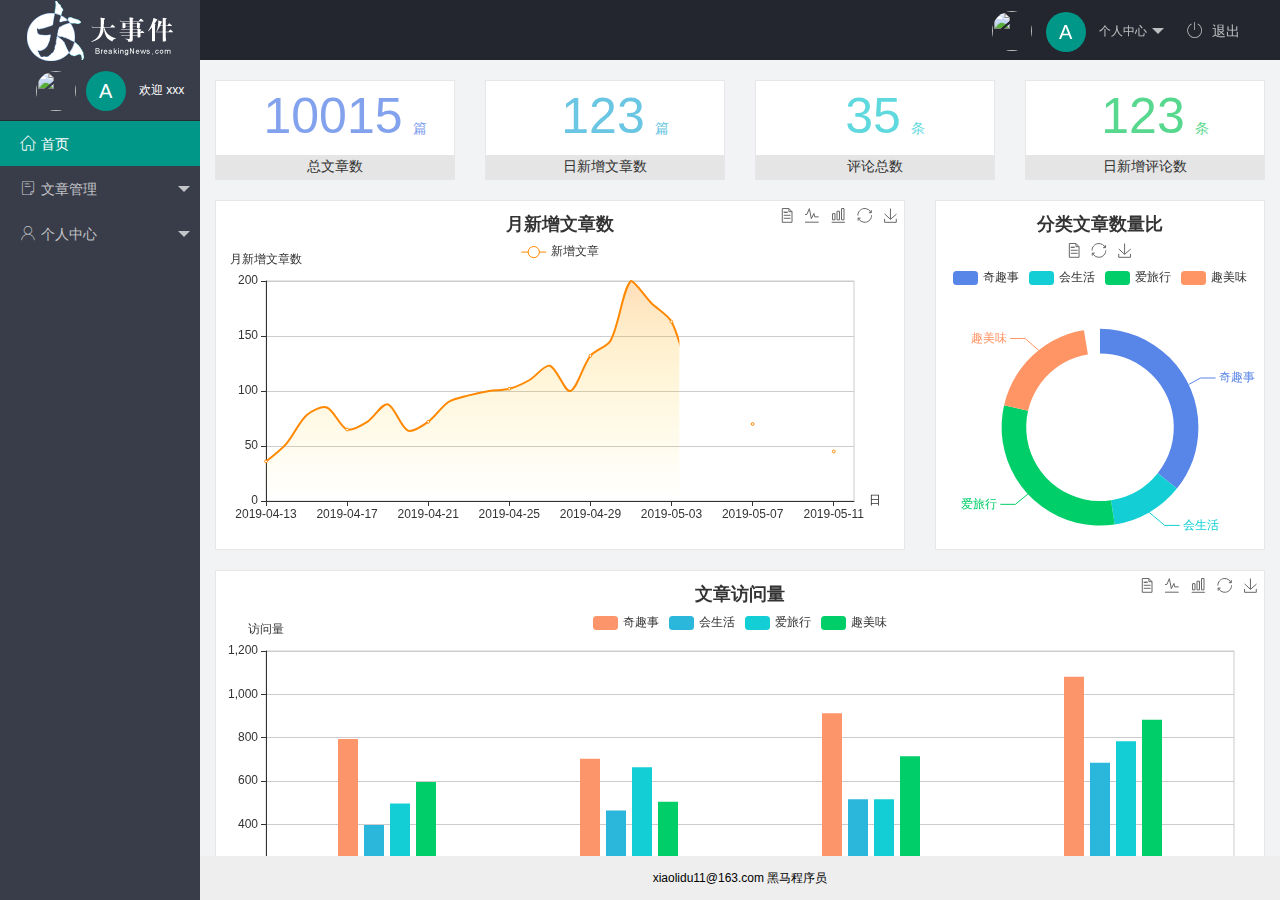
==== commit d95fefb5: "完成个人中心功能的开发" ====
--- a/index.html
+++ b/index.html
@@ -27,9 +27,9 @@
               个人中心
             </a>
             <dl class="layui-nav-child">
-              <dd><a href="">基本资料</a></dd>
-              <dd><a href="">更换头像</a></dd>
-              <dd><a href="">重置密码</a></dd>
+              <dd><a href="./user/user_info.html" target="fm">基本资料</a></dd>
+              <dd><a href="./user/user_avatar.html" target="fm">更换头像</a></dd>
+              <dd><a href="./user/user_pwd.html" target="fm">重置密码</a></dd>
             </dl>
           </li>
           <li class="layui-nav-item" lay-header-event="menuRight" lay-unselect>
@@ -62,9 +62,9 @@
             <li class="layui-nav-item">
               <a href="javascript:;"><span class="iconfont icon-user"></span>个人中心</a>
               <dl class="layui-nav-child">
-                <dd><a href="javascript:;"><i class="layui-icon layui-icon-app"></i>基本资料</a></dd>
-                <dd><a href="javascript:;"><i class="layui-icon layui-icon-app"></i>更换资料</a></dd>
-                <dd><a href="javascript:;"><i class="layui-icon layui-icon-app"></i>修改密码</a></dd>
+                <dd><a href="./user/user_info.html" target="fm"><i class="layui-icon layui-icon-app"></i>基本资料</a></dd>
+                <dd><a href="./user/user_avatar.html" target="fm"><i class="layui-icon layui-icon-app"></i>更换头像</a></dd>
+                <dd><a href="./user/user_pwd.html" target="fm"><i class="layui-icon layui-icon-app"></i>修改密码</a></dd>
               </dl>
             </li>
             
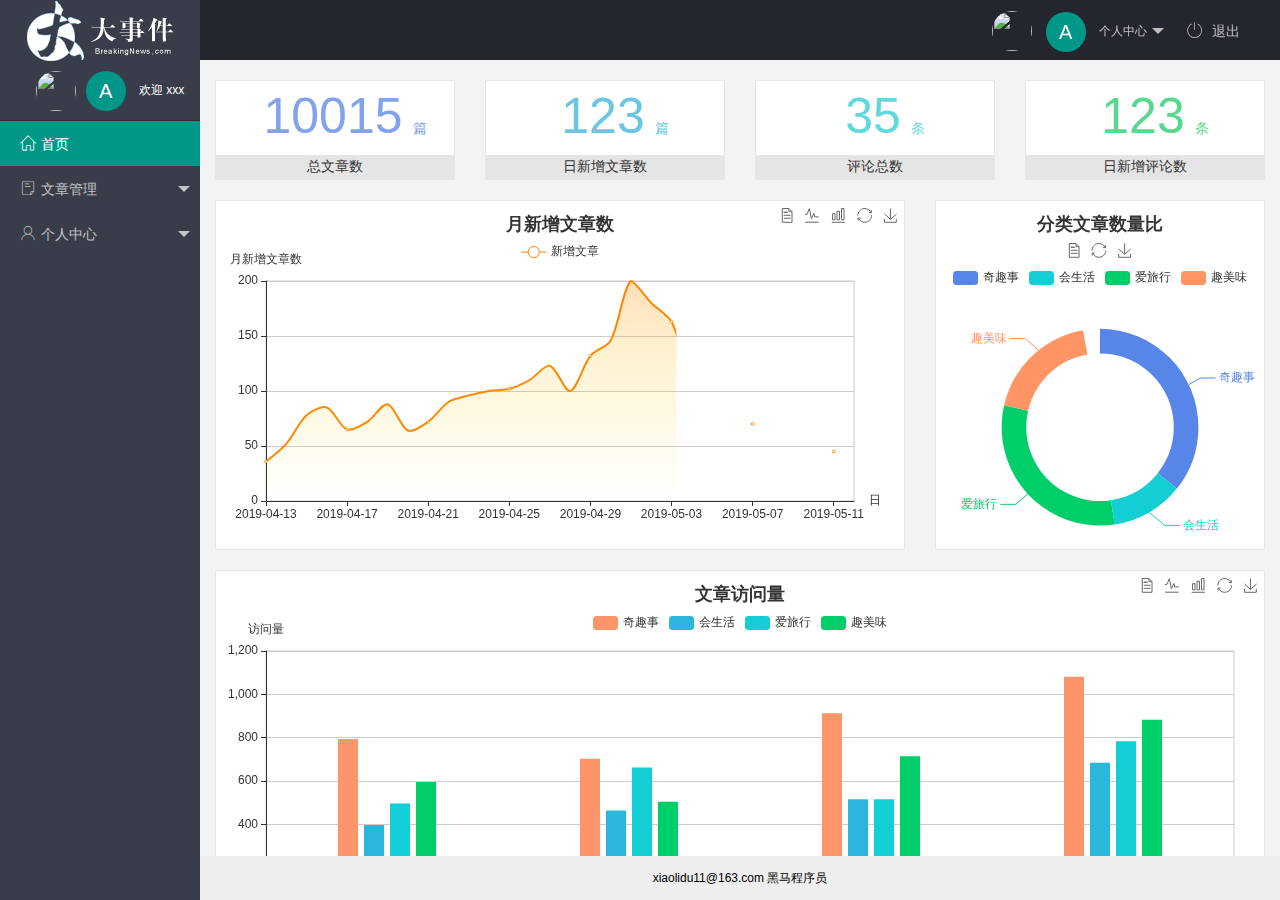
==== commit 58e42595: "完成文章管理相关功能的开发" ====
--- a/index.html
+++ b/index.html
@@ -54,9 +54,9 @@
             <li class="layui-nav-item">
               <a class="" href="javascript:;"><span class="iconfont icon-16"></span>文章管理</a>
               <dl class="layui-nav-child">
-                <dd><a href="javascript:;"><i class="layui-icon layui-icon-app"></i>文章类别</a></dd>
-                <dd><a href="javascript:;"><i class="layui-icon layui-icon-app"></i>文章列表</a></dd>
-                <dd><a href="javascript:;"><i class="layui-icon layui-icon-app"></i>发布文章</a></dd>
+                <dd><a href="./article/art_cate.html" target="fm"><i class="layui-icon layui-icon-app"></i>文章类别</a></dd>
+                <dd><a href="./article/art_list.html" target="fm"><i class="layui-icon layui-icon-app"></i>文章列表</a></dd>
+                <dd><a href="./article/art_pub.html" target="fm"><i class="layui-icon layui-icon-app"></i>发布文章</a></dd>
               </dl>
             </li>
             <li class="layui-nav-item">
